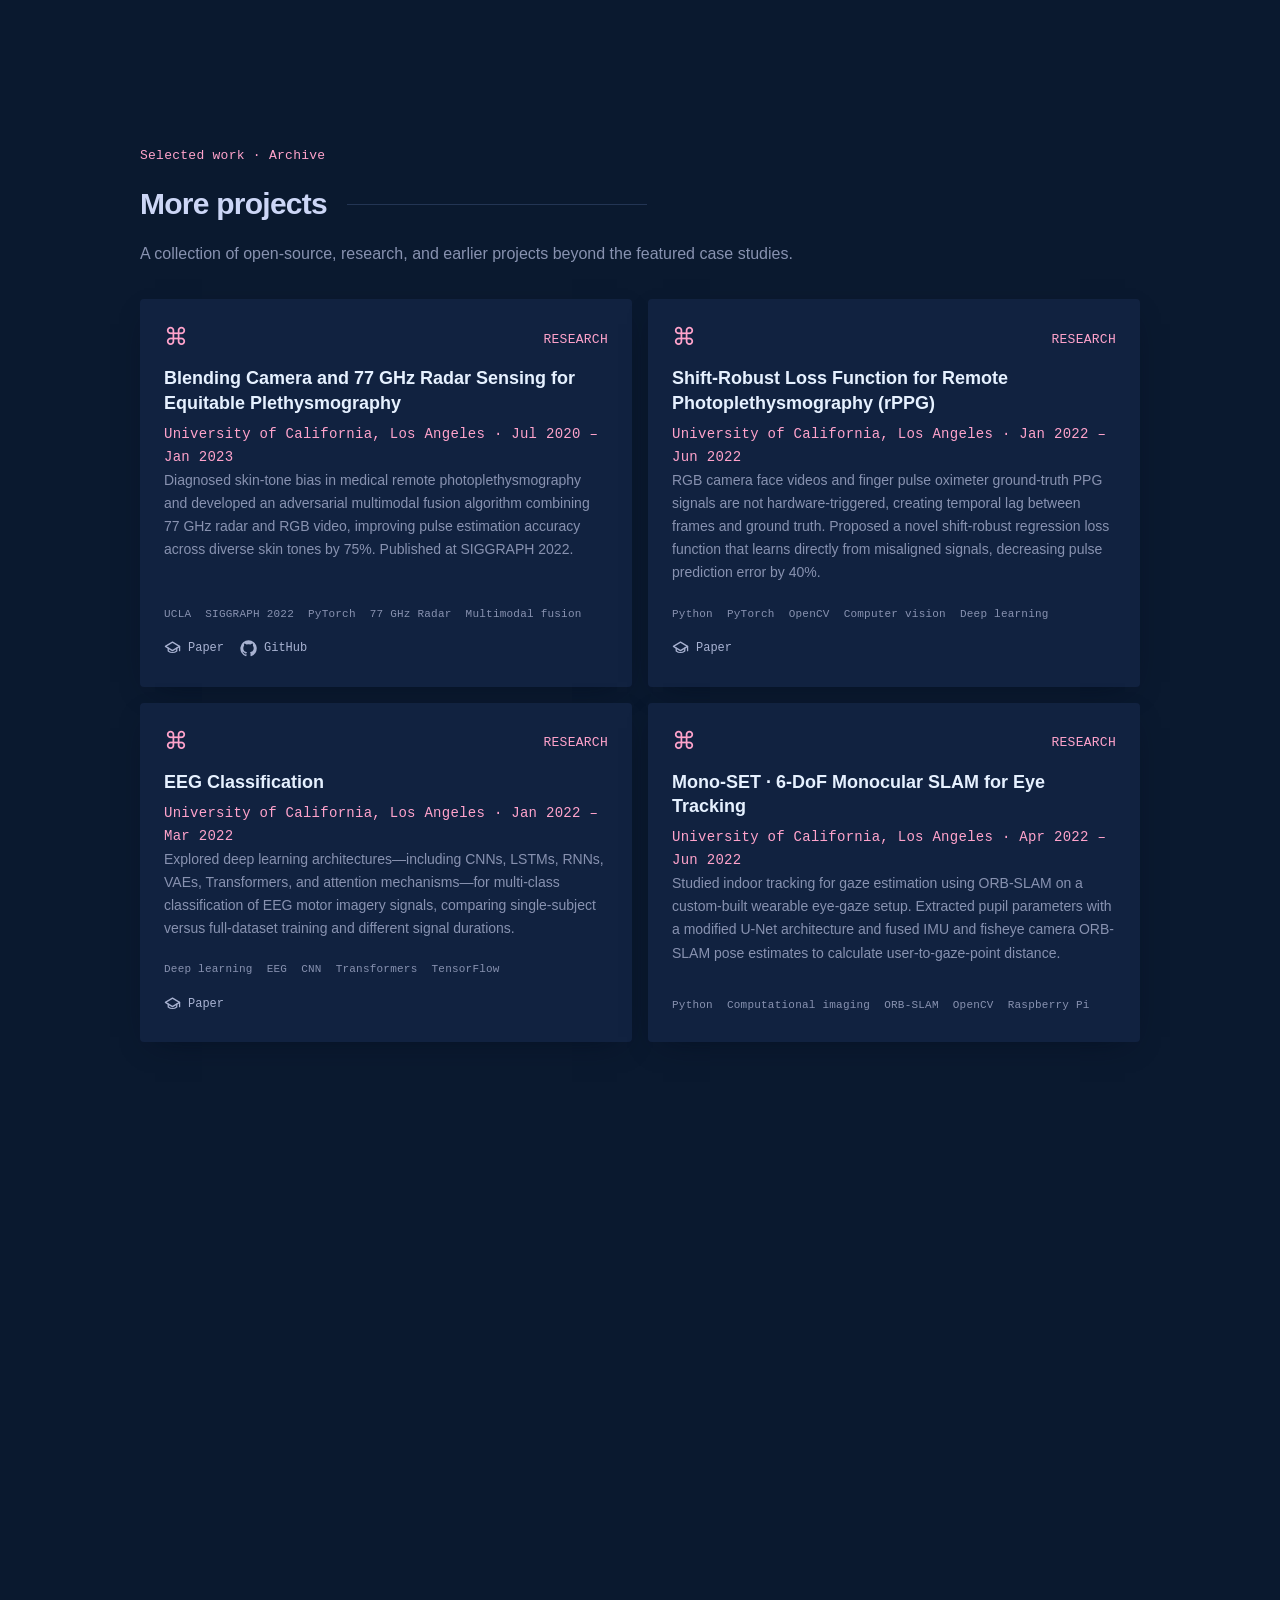
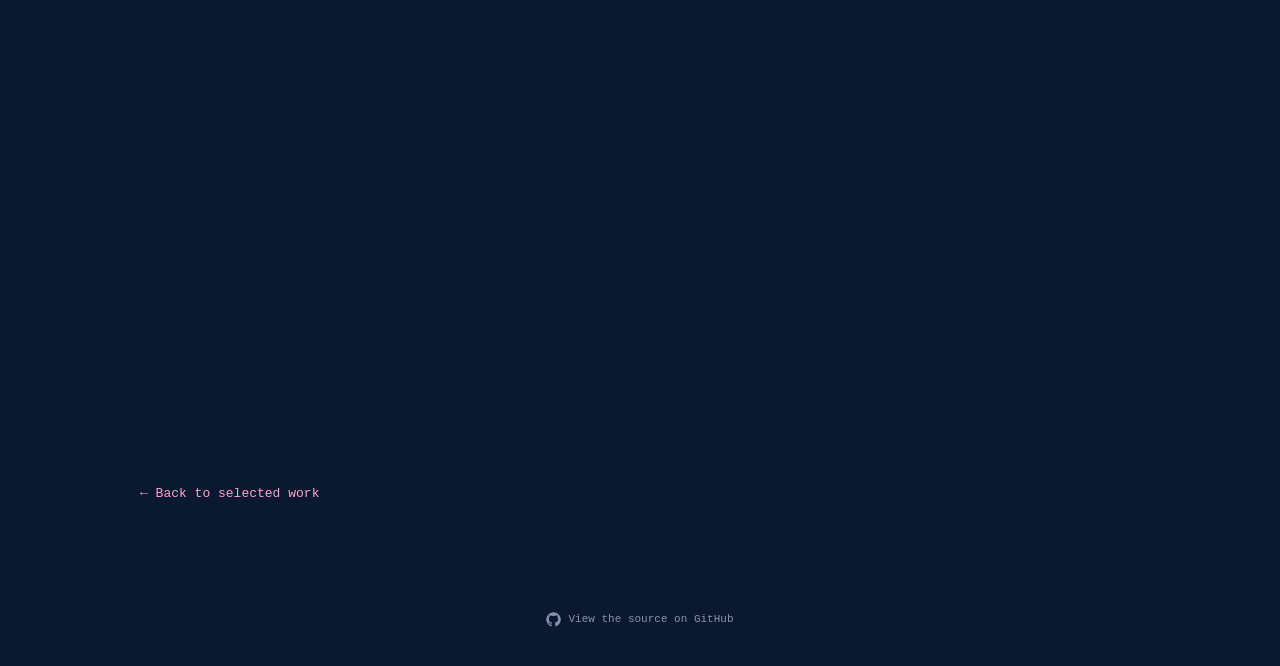
==== archive.html @ 1850b25e "Increase hero star count and constellation connections while keeping node size" ====
<!doctype html>
<html lang="en">
  <head>
    <meta charset="utf-8">
    <meta http-equiv="Content-Security-Policy" content="default-src 'self'; base-uri 'self'; object-src 'none'; script-src 'self'; style-src 'self'; img-src 'self' data:; font-src 'self'; connect-src 'self'">
    <meta name="referrer" content="strict-origin-when-cross-origin">
    <meta name="viewport" content="width=device-width, initial-scale=1">
    <meta name="description" content="Additional open-source, research, and personal projects by Ananya Deoghare.">
    <meta name="theme-color" content="#0a192f">
    <meta property="og:title" content="Project archive | Ananya Deoghare">
    <meta property="og:description" content="Additional open-source, research, and personal projects by Ananya Deoghare.">
    <meta property="og:type" content="website">
    <meta property="og:url" content="https://ananyadeoghare.github.io/archive.html">
    <link rel="canonical" href="https://ananyadeoghare.github.io/archive.html">
    <title>Project archive | Ananya Deoghare</title>
    <link rel="icon" type="image/svg+xml" href="images/favicon.svg?v=11">
    <link rel="icon" type="image/x-icon" href="images/favicon.ico?v=11">
    <link rel="stylesheet" href="css/portfolio.css?v=11">
    <script src="js/portfolio.js?v=14" defer></script>
  </head>
  <body>
    <a class="skip-link" href="#main">Skip to content</a>
    <header class="site-header">
      <a class="brand" href="index.html#hero" aria-label="Ananya Deoghare, home">
        <svg class="brand-mark-shadow" viewBox="0 0 84 96" aria-hidden="true">
          <polygon points="42 4 78 24 78 68 42 90 6 68 6 24" fill="currentColor" stroke="currentColor" stroke-width="4" stroke-linejoin="round"></polygon>
        </svg>
        <svg class="brand-mark" viewBox="0 0 84 96" aria-hidden="true">
          <polygon points="42 4 78 24 78 68 42 90 6 68 6 24" fill="var(--navy)" stroke="currentColor" stroke-width="4" stroke-linejoin="round"></polygon>
          <path d="M38.8 31h6.4L58 65h-6.8l-2.9-8.2H35.7L32.8 65H26L38.8 31zm3.2 7.8-4.5 12.6h9L42 38.8z" fill="currentColor"></path>
        </svg>
      </a>
      <button class="menu-toggle" type="button" aria-expanded="false" aria-controls="archive-navigation" aria-label="Open navigation menu">
        <span></span><span></span><span></span>
      </button>
      <div class="menu-backdrop" aria-hidden="true"></div>
      <nav class="primary-nav archive-nav" id="archive-navigation" aria-label="Main navigation">
        <a href="index.html#about"><span>01.</span> About</a>
        <a href="index.html#experience"><span>02.</span> Experience</a>
        <a href="index.html#credentials"><span>03.</span> Education</a>
        <a href="index.html#work"><span>04.</span> Work</a>
        <a href="index.html#contact"><span>05.</span> Contact</a>
        <a class="resume-link" href="resume/Ananya_Deoghare_Resume.pdf">Resume</a>
      </nav>
    </header>

    <main class="archive-main" id="main">
      <p class="section-kicker">Selected work · Archive</p>
      <h1 class="section-heading">More projects</h1>
      <p class="archive-intro">A collection of open-source, research, and earlier projects beyond the featured case studies.</p>

      <div class="archive-grid">
        <article class="project-card">
          <div class="project-topline"><span class="project-icon" aria-hidden="true">⌘</span><span class="number">RESEARCH</span></div>
          <h2>Blending Camera and 77 GHz Radar Sensing for Equitable Plethysmography</h2>
          <p class="role-date">University of California, Los Angeles · Jul 2020 – Jan 2023</p>
          <p>Diagnosed skin-tone bias in medical remote photoplethysmography and developed an adversarial multimodal fusion algorithm combining 77 GHz radar and RGB video, improving pulse estimation accuracy across diverse skin tones by 75%. Published at SIGGRAPH 2022.</p>
          <div class="tag-list"><span class="tag">UCLA</span><span class="tag">SIGGRAPH 2022</span><span class="tag">PyTorch</span><span class="tag">77 GHz Radar</span><span class="tag">Multimodal fusion</span></div>
          <div class="project-links">
            <a class="project-link" href="https://doi.org/10.1145/3528223.3530161" target="_blank" rel="noopener noreferrer" aria-label="Read the SIGGRAPH 2022 paper">
              <svg class="stroke-icon" viewBox="0 0 24 24" aria-hidden="true"><path d="m2 9 10-6 10 6-10 6L2 9Z"></path><path d="M6 11.4v4.1c3.4 2.8 8.6 2.8 12 0v-4.1M22 9v6"></path></svg>
              <span>Paper</span>
            </a>
            <a class="project-link" href="https://github.com/UCLA-VMG/EquiPleth" target="_blank" rel="noopener noreferrer" aria-label="EquiPleth on GitHub">
              <svg viewBox="0 0 24 24" aria-hidden="true"><path d="M12 .5a11.5 11.5 0 0 0-3.64 22.41c.58.1.79-.25.79-.56v-2.16c-3.22.7-3.9-1.37-3.9-1.37-.52-1.33-1.28-1.68-1.28-1.68-1.05-.72.08-.71.08-.71 1.16.08 1.77 1.2 1.77 1.2 1.03 1.76 2.71 1.25 3.37.95.1-.74.4-1.25.73-1.54-2.57-.29-5.27-1.29-5.27-5.74 0-1.27.45-2.3 1.2-3.11-.12-.3-.52-1.47.12-3.06 0 0 .98-.31 3.16 1.19a10.98 10.98 0 0 1 5.75 0c2.18-1.5 3.15-1.19 3.15-1.19.64 1.59.24 2.76.12 3.06.75.81 1.2 1.84 1.2 3.11 0 4.46-2.71 5.44-5.29 5.73.42.36.78 1.07.78 2.16v3.2c0 .31.21.67.8.56A11.5 11.5 0 0 0 12 .5Z"></path></svg>
              <span>GitHub</span>
            </a>
          </div>
        </article>

        <article class="project-card">
          <div class="project-topline"><span class="project-icon" aria-hidden="true">⌘</span><span class="number">RESEARCH</span></div>
          <h2>Shift-Robust Loss Function for Remote Photoplethysmography (rPPG)</h2>
          <p class="role-date">University of California, Los Angeles · Jan 2022 – Jun 2022</p>
          <p>RGB camera face videos and finger pulse oximeter ground-truth PPG signals are not hardware-triggered, creating temporal lag between frames and ground truth. Proposed a novel shift-robust regression loss function that learns directly from misaligned signals, decreasing pulse prediction error by 40%.</p>
          <div class="tag-list"><span class="tag">Python</span><span class="tag">PyTorch</span><span class="tag">OpenCV</span><span class="tag">Computer vision</span><span class="tag">Deep learning</span></div>
          <div class="project-links">
            <a class="project-link" href="assets/resume/BE275_Project_.pdf" target="_blank" rel="noopener noreferrer" aria-label="Read the Shift-Robust Loss Function paper">
              <svg class="stroke-icon" viewBox="0 0 24 24" aria-hidden="true"><path d="m2 9 10-6 10 6-10 6L2 9Z"></path><path d="M6 11.4v4.1c3.4 2.8 8.6 2.8 12 0v-4.1M22 9v6"></path></svg>
              <span>Paper</span>
            </a>
          </div>
        </article>

        <article class="project-card">
          <div class="project-topline"><span class="project-icon" aria-hidden="true">⌘</span><span class="number">RESEARCH</span></div>
          <h2>EEG Classification</h2>
          <p class="role-date">University of California, Los Angeles · Jan 2022 – Mar 2022</p>
          <p>Explored deep learning architectures—including CNNs, LSTMs, RNNs, VAEs, Transformers, and attention mechanisms—for multi-class classification of EEG motor imagery signals, comparing single-subject versus full-dataset training and different signal durations.</p>
          <div class="tag-list"><span class="tag">Deep learning</span><span class="tag">EEG</span><span class="tag">CNN</span><span class="tag">Transformers</span><span class="tag">TensorFlow</span></div>
          <div class="project-links">
            <a class="project-link" href="assets/resume/ECE247_project_report.pdf" target="_blank" rel="noopener noreferrer" aria-label="Read the EEG Classification paper">
              <svg class="stroke-icon" viewBox="0 0 24 24" aria-hidden="true"><path d="m2 9 10-6 10 6-10 6L2 9Z"></path><path d="M6 11.4v4.1c3.4 2.8 8.6 2.8 12 0v-4.1M22 9v6"></path></svg>
              <span>Paper</span>
            </a>
          </div>
        </article>

        <article class="project-card">
          <div class="project-topline"><span class="project-icon" aria-hidden="true">⌘</span><span class="number">RESEARCH</span></div>
          <h2>Mono-SET · 6-DoF Monocular SLAM for Eye Tracking</h2>
          <p class="role-date">University of California, Los Angeles · Apr 2022 – Jun 2022</p>
          <p>Studied indoor tracking for gaze estimation using ORB-SLAM on a custom-built wearable eye-gaze setup. Extracted pupil parameters with a modified U-Net architecture and fused IMU and fisheye camera ORB-SLAM pose estimates to calculate user-to-gaze-point distance.</p>
          <div class="tag-list"><span class="tag">Python</span><span class="tag">Computational imaging</span><span class="tag">ORB-SLAM</span><span class="tag">OpenCV</span><span class="tag">Raspberry Pi</span></div>
        </article>

        <article class="project-card">
          <div class="project-topline"><span class="project-icon" aria-hidden="true">⌘</span><span class="number">RESEARCH</span></div>
          <h2>The Dynamics of Inequality</h2>
          <p class="role-date">University of California, Los Angeles · Jan 2022 – Mar 2022</p>
          <p>Modeled and analyzed the rapid growth of top-end wealth inequality over the past forty years using Itô’s calculus, Brownian motion, and stochastic differential equations, examining deviations driven by skill-price changes and superstar entrepreneur dynamics.</p>
          <div class="tag-list"><span class="tag">Stochastic processes</span><span class="tag">Itô’s calculus</span><span class="tag">Brownian motion</span></div>
          <div class="project-links">
            <a class="project-link" href="assets/resume/ECE239AS_Project.pdf" target="_blank" rel="noopener noreferrer" aria-label="Read the Dynamics of Inequality paper">
              <svg class="stroke-icon" viewBox="0 0 24 24" aria-hidden="true"><path d="m2 9 10-6 10 6-10 6L2 9Z"></path><path d="M6 11.4v4.1c3.4 2.8 8.6 2.8 12 0v-4.1M22 9v6"></path></svg>
              <span>Paper</span>
            </a>
          </div>
        </article>

        <article class="project-card">
          <div class="project-topline"><span class="project-icon" aria-hidden="true">↗</span><span class="number">PROFESSIONAL</span></div>
          <h2>Creative Ad Asset Scoring and Engagement</h2>
          <p class="role-date">VidMob · Jun 2022 – Sep 2022</p>
          <p>Designed computer vision models for object detection and image scoring in PyTorch, lifting ad engagement classification accuracy by 25% and powering automated recommendation pipelines.</p>
          <div class="tag-list"><span class="tag">PyTorch</span><span class="tag">Computer vision</span><span class="tag">Ad engagement</span><span class="tag">A/B testing</span></div>
        </article>

        <article class="project-card">
          <div class="project-topline"><span class="project-icon" aria-hidden="true">⌘</span><span class="number">RESEARCH</span></div>
          <h2>Detecting Autism using fMRI Scans</h2>
          <p class="role-date">Indian Institute of Science (IISc) · Jan 2019 – Jun 2019</p>
          <p>Cleaned and rearranged the ABIDE dataset based on correlation between brain regions, and developed deep neural networks to analyze fMRI scans for early Autism detection, achieving 80% accuracy on cleaned neuroimaging data.</p>
          <div class="tag-list"><span class="tag">PyTorch</span><span class="tag">TensorFlow</span><span class="tag">fMRI</span><span class="tag">ABIDE dataset</span><span class="tag">Pandas</span></div>
          <div class="project-links">
            <a class="project-link" href="https://github.com/AnanyaDeoghare/Detecting-Autism-using-fMRI-Scans/blob/main/Ananya_Deoghare_Project.pdf" target="_blank" rel="noopener noreferrer" aria-label="Read the Autism detection report">
              <svg class="stroke-icon" viewBox="0 0 24 24" aria-hidden="true"><path d="m2 9 10-6 10 6-10 6L2 9Z"></path><path d="M6 11.4v4.1c3.4 2.8 8.6 2.8 12 0v-4.1M22 9v6"></path></svg>
              <span>Paper</span>
            </a>
            <a class="project-link" href="https://github.com/AnanyaDeoghare/Detecting-Autism-using-fMRI-Scans" target="_blank" rel="noopener noreferrer" aria-label="Detecting Autism using fMRI Scans on GitHub">
              <svg viewBox="0 0 24 24" aria-hidden="true"><path d="M12 .5a11.5 11.5 0 0 0-3.64 22.41c.58.1.79-.25.79-.56v-2.16c-3.22.7-3.9-1.37-3.9-1.37-.52-1.33-1.28-1.68-1.28-1.68-1.05-.72.08-.71.08-.71 1.16.08 1.77 1.2 1.77 1.2 1.03 1.76 2.71 1.25 3.37.95.1-.74.4-1.25.73-1.54-2.57-.29-5.27-1.29-5.27-5.74 0-1.27.45-2.3 1.2-3.11-.12-.3-.52-1.47.12-3.06 0 0 .98-.31 3.16 1.19a10.98 10.98 0 0 1 5.75 0c2.18-1.5 3.15-1.19 3.15-1.19.64 1.59.24 2.76.12 3.06.75.81 1.2 1.84 1.2 3.11 0 4.46-2.71 5.44-5.29 5.73.42.36.78 1.07.78 2.16v3.2c0 .31.21.67.8.56A11.5 11.5 0 0 0 12 .5Z"></path></svg>
              <span>GitHub</span>
            </a>
          </div>
        </article>

        <article class="project-card">
          <div class="project-topline"><span class="project-icon" aria-hidden="true">⌁</span><span class="number">ROBOTICS</span></div>
          <h2>Automatic Garbage Segregator</h2>
          <p class="role-date">PES University · Jan 2019 – May 2019</p>
          <p>Engineered a Raspberry Pi robotic crane that segregates waste into biodegradable, non-biodegradable, and electronic waste with 95.18% accuracy, comparing PCA, LDA, and Convolutional Neural Network feature extraction with transfer learning.</p>
          <div class="tag-list"><span class="tag">PyTorch</span><span class="tag">TensorFlow</span><span class="tag">Transfer learning</span><span class="tag">OpenCV</span><span class="tag">Raspberry Pi</span></div>
          <div class="project-links">
            <a class="project-link" href="assets/resume/report_final.pdf" target="_blank" rel="noopener noreferrer" aria-label="Read the Automatic Garbage Segregator report">
              <svg class="stroke-icon" viewBox="0 0 24 24" aria-hidden="true"><path d="m2 9 10-6 10 6-10 6L2 9Z"></path><path d="M6 11.4v4.1c3.4 2.8 8.6 2.8 12 0v-4.1M22 9v6"></path></svg>
              <span>Paper</span>
            </a>
          </div>
        </article>

        <article class="project-card">
          <div class="project-topline"><span class="project-icon" aria-hidden="true">◇</span><span class="number">PERSONAL PROJECT</span></div>
          <h2>Detecting Pulse from Head Movement</h2>
          <p class="role-date">PES University · 2018</p>
          <p>Estimated human heart rate from 10-to-30-second facial videos by tracking subtle ballistocardiographic head movements with Haar Cascade detection and signal processing, achieving an error margin of 3 to 4 heartbeats.</p>
          <div class="tag-list"><span class="tag">Computer vision</span><span class="tag">Python</span><span class="tag">OpenCV</span><span class="tag">Haar Cascade</span></div>
        </article>

        <article class="project-card">
          <div class="project-topline"><span class="project-icon" aria-hidden="true">◇</span><span class="number">PERSONAL PROJECT</span></div>
          <h2>Google Home Replica</h2>
          <p class="role-date">PES University · 2018</p>
          <p>Built an embedded voice-assistant hardware prototype on Raspberry Pi integrating custom PCBs, sensors, and multi-protocol communication for interactive voice control.</p>
          <div class="tag-list"><span class="tag">Python</span><span class="tag">OpenCV</span><span class="tag">Raspberry Pi</span><span class="tag">Sensor tech</span></div>
        </article>
      </div>

      <p class="archive-back-link"><a href="index.html#work">← Back to selected work</a></p>
    </main>

    <footer class="site-footer">
      <p>
        <a class="footer-github-link" href="https://github.com/AnanyaDeoghare/ananyadeoghare.github.io" target="_blank" rel="noopener noreferrer">
          <svg viewBox="0 0 24 24" width="15" height="15" aria-hidden="true"><path fill="currentColor" d="M12 .5a11.5 11.5 0 0 0-3.64 22.41c.58.1.79-.25.79-.56v-2.16c-3.22.7-3.9-1.37-3.9-1.37-.52-1.33-1.28-1.68-1.28-1.68-1.05-.72.08-.71.08-.71 1.16.08 1.77 1.2 1.77 1.2 1.03 1.76 2.71 1.25 3.37.95.1-.74.4-1.25.73-1.54-2.57-.29-5.27-1.29-5.27-5.74 0-1.27.45-2.3 1.2-3.11-.12-.3-.52-1.47.12-3.06 0 0 .98-.31 3.16 1.19a10.98 10.98 0 0 1 5.75 0c2.18-1.5 3.15-1.19 3.15-1.19.64 1.59.24 2.76.12 3.06.75.81 1.2 1.84 1.2 3.11 0 4.46-2.71 5.44-5.29 5.73.42.36.78 1.07.78 2.16v3.2c0 .31.21.67.8.56A11.5 11.5 0 0 0 12 .5Z"></path></svg>
          <span>View the source on GitHub</span>
        </a>
      </p>
    </footer>
  </body>
</html>
---- css/portfolio.css ----
:root {
  color-scheme: dark;
  --navy: #0a192f;
  --dark-navy: #020c1b;
  --light-navy: #112240;
  --lightest-navy: #233554;
  --slate: #8892b0;
  --light-slate: #a8b2d1;
  --lightest-slate: #ccd6f6;
  --white: #e6f1ff;
  --green: #ffa3cb;
  --green-tint: rgb(255 163 203 / 10%);
  --easing: cubic-bezier(0.645, 0.045, 0.355, 1);
  --mono: "SFMono-Regular", Consolas, "Liberation Mono", monospace;
  --sans: Inter, "Segoe UI", "Helvetica Neue", Arial, sans-serif;
}

::selection {
  background-color: var(--lightest-navy);
  color: var(--lightest-slate);
}

* {
  box-sizing: border-box;
}

html {
  scroll-behavior: smooth;
  scroll-padding-top: 88px;
  scrollbar-width: thin;
  scrollbar-color: var(--lightest-navy) var(--navy);
}

::-webkit-scrollbar {
  width: 12px;
}

::-webkit-scrollbar-track {
  background: var(--navy);
}

::-webkit-scrollbar-thumb {
  background-color: var(--lightest-navy);
  border: 3px solid var(--navy);
  border-radius: 10px;
}

::-webkit-scrollbar-thumb:hover {
  background-color: var(--slate);
}

body {
  margin: 0;
  background: var(--navy);
  color: var(--slate);
  font-family: var(--sans);
  font-size: 16px;
  line-height: 1.65;
  -webkit-font-smoothing: antialiased;
}

a {
  color: var(--green);
  text-decoration: none;
  transition: color 220ms var(--easing);
}

a:hover,
a:focus-visible {
  color: var(--green);
}

.about-copy a,
.experience-panel a,
.credential-card a,
.archive-back-link a {
  position: relative;
  display: inline-block;
}

.about-copy a::after,
.experience-panel a::after,
.credential-card a::after,
.archive-back-link a::after {
  display: block;
  width: 0;
  height: 1px;
  position: relative;
  bottom: 0.15em;
  background-color: var(--green);
  opacity: 0.7;
  transition: width 220ms var(--easing);
  content: "";
}

.about-copy a:hover::after,
.about-copy a:focus-visible::after,
.experience-panel a:hover::after,
.experience-panel a:focus-visible::after,
.credential-card a:hover::after,
.credential-card a:focus-visible::after,
.archive-back-link a:hover::after,
.archive-back-link a:focus-visible::after {
  width: 100%;
}

button {
  font: inherit;
}

:focus-visible {
  outline: 2px solid var(--green);
  outline-offset: 4px;
}

.skip-link {
  position: fixed;
  z-index: 20;
  top: 12px;
  left: 12px;
  padding: 10px 16px;
  transform: translateY(-160%);
  background: var(--green);
  color: var(--dark-navy);
}

.skip-link:focus {
  transform: translateY(0);
}

.site-header {
  position: fixed;
  z-index: 10;
  inset: 0 0 auto;
  display: flex;
  align-items: center;
  justify-content: space-between;
  min-height: 84px;
  padding: 0 clamp(22px, 6vw, 50px);
  transition:
    background-color 250ms var(--easing),
    box-shadow 250ms var(--easing),
    min-height 250ms var(--easing),
    transform 250ms var(--easing);
}

.site-header.is-scrolled {
  min-height: 70px;
  background: rgb(10 25 47 / 85%);
  box-shadow: 0 10px 30px -10px rgb(2 12 27 / 70%);
  -webkit-backdrop-filter: blur(10px);
  backdrop-filter: blur(10px);
}

.site-header.is-hidden:not(.menu-open) {
  transform: translateY(-100%);
  box-shadow: none;
}

.brand {
  position: relative;
  display: inline-grid;
  place-items: center;
  flex-shrink: 0;
  color: var(--green);
  font-family: var(--mono);
  font-size: 14px;
  letter-spacing: 0.04em;
  white-space: nowrap;
}

.brand-mark,
.brand-mark-shadow {
  grid-area: 1 / 1;
  width: 38px;
  height: 42px;
  display: block;
}

.brand-mark {
  position: relative;
  z-index: 1;
  transition: transform 220ms var(--easing);
}

.brand-mark-shadow {
  z-index: 0;
  pointer-events: none;
}

.brand:hover .brand-mark,
.brand:focus-visible .brand-mark {
  transform: translate(-4px, -4px);
}

.primary-nav {
  display: flex;
  align-items: center;
  gap: clamp(14px, 2.4vw, 32px);
}

.menu-toggle,
.menu-backdrop {
  display: none;
}

.menu-toggle {
  position: relative;
  z-index: 12;
  width: 44px;
  height: 44px;
  align-items: center;
  justify-content: center;
  border: 1px solid var(--lightest-navy);
  border-radius: 4px;
  background: transparent;
  color: var(--green);
  cursor: pointer;
}

.menu-toggle span {
  position: absolute;
  width: 20px;
  height: 2px;
  border-radius: 2px;
  background: currentColor;
  transition: transform 180ms ease, opacity 180ms ease;
}

.menu-toggle span:nth-child(1) {
  transform: translateY(-6px);
}

.menu-toggle span:nth-child(3) {
  transform: translateY(6px);
}

.menu-toggle[aria-expanded="true"] span:nth-child(1) {
  transform: rotate(45deg);
}

.menu-toggle[aria-expanded="true"] span:nth-child(2) {
  opacity: 0;
}

.menu-toggle[aria-expanded="true"] span:nth-child(3) {
  transform: rotate(-45deg);
}

.primary-nav a,
.resume-link {
  color: var(--lightest-slate);
  font-family: var(--mono);
  font-size: 12px;
  transition:
    color 220ms var(--easing),
    background-color 220ms var(--easing),
    border-color 220ms var(--easing),
    box-shadow 220ms var(--easing),
    transform 220ms var(--easing);
}

.primary-nav a:hover,
.primary-nav a:focus-visible,
.primary-nav a.is-active {
  color: var(--green);
}

.primary-nav a span {
  margin-right: 5px;
  color: var(--green);
}

.resume-link {
  padding: 9px 15px;
  border: 1px solid var(--green);
  border-radius: 4px;
  color: var(--green);
}

.resume-link:hover,
.resume-link:focus-visible {
  background: var(--green-tint);
  box-shadow: 3px 3px 0 0 var(--green);
  transform: translate(-3px, -3px);
}

.hero {
  position: relative;
  display: flex;
  min-height: 100svh;
  align-items: center;
  overflow: hidden;
  padding: 112px max(24px, calc((100vw - 1000px) / 2));
  background: #000;
}

#particle-canvas,
.hero-vignette {
  position: absolute;
  inset: 0;
  width: 100%;
  height: 100%;
}

#particle-canvas {
  z-index: 1;
}

.hero-vignette {
  z-index: 2;
  pointer-events: none;
  background:
    radial-gradient(ellipse 66% 64% at 38% 45%, rgb(0 0 0 / 80%) 0%, rgb(0 0 0 / 30%) 60%, transparent 100%),
    linear-gradient(to bottom, rgb(0 0 0 / 20%) 0%, transparent 55%, rgb(2 12 27 / 82%) 88%, var(--navy) 100%);
}

.hero-content {
  position: relative;
  z-index: 3;
  width: min(100%, 900px);
  margin: 0 auto;
  padding-bottom: 4vh;
}

.page-loader {
  position: fixed;
  z-index: 100;
  inset: 0;
  display: grid;
  place-items: center;
  background: var(--dark-navy);
  color: var(--green);
  pointer-events: none;
  animation: loader-dismiss 300ms var(--easing) 2250ms forwards;
}

.loader-mark {
  width: 84px;
  overflow: visible;
  animation: loader-shrink 300ms cubic-bezier(0.7, 0, 0.84, 0) 1900ms forwards;
}

.loader-mark polygon {
  fill: none;
  stroke: currentColor;
  stroke-dasharray: 260;
  stroke-dashoffset: 260;
  stroke-linecap: round;
  stroke-linejoin: round;
  stroke-width: 4.5;
  animation: loader-draw 1200ms cubic-bezier(0.65, 0, 0.35, 1) 150ms forwards;
}

.loader-mark path {
  fill: currentColor;
  opacity: 0;
  animation: loader-letter 450ms var(--easing) 1250ms forwards;
}

@keyframes loader-draw {
  to {
    stroke-dashoffset: 0;
  }
}

@keyframes loader-letter {
  to {
    opacity: 1;
  }
}

@keyframes loader-shrink {
  to {
    opacity: 0;
    transform: scale(0.12);
  }
}

@keyframes loader-dismiss {
  to {
    opacity: 0;
    visibility: hidden;
  }
}

.hero-content > * {
  opacity: 0;
  animation: hero-intro 650ms var(--easing) forwards;
}

.hero-content > :nth-child(1) { animation-delay: 2550ms; }
.hero-content > :nth-child(2) { animation-delay: 2650ms; }
.hero-content > :nth-child(3) { animation-delay: 2750ms; }
.hero-content > :nth-child(4) { animation-delay: 2850ms; }
.hero-content > :nth-child(5) { animation-delay: 2950ms; }

@media (min-width: 901px) {
  .site-header .brand {
    opacity: 0;
    animation: fade-in 500ms var(--easing) 2250ms forwards;
  }

  .primary-nav > a {
    opacity: 0;
    animation: nav-intro 450ms var(--easing) forwards;
  }

  .primary-nav > a:nth-child(1) { animation-delay: 2250ms; }
  .primary-nav > a:nth-child(2) { animation-delay: 2330ms; }
  .primary-nav > a:nth-child(3) { animation-delay: 2410ms; }
  .primary-nav > a:nth-child(4) { animation-delay: 2490ms; }
  .primary-nav > a:nth-child(5) { animation-delay: 2570ms; }
  .primary-nav > a:nth-child(6) { animation-delay: 2650ms; }

  .side-rail {
    opacity: 0;
    animation: fade-in 600ms var(--easing) 3050ms forwards;
  }
}

.scroll-cue {
  opacity: 0;
  animation: fade-in 600ms var(--easing) 3100ms forwards;
}

body.loader-skipped .page-loader {
  display: none;
}

body.loader-skipped .site-header .brand {
  animation-delay: 50ms;
}

body.loader-skipped .primary-nav > a:nth-child(1) { animation-delay: 80ms; }
body.loader-skipped .primary-nav > a:nth-child(2) { animation-delay: 140ms; }
body.loader-skipped .primary-nav > a:nth-child(3) { animation-delay: 200ms; }
body.loader-skipped .primary-nav > a:nth-child(4) { animation-delay: 260ms; }
body.loader-skipped .primary-nav > a:nth-child(5) { animation-delay: 320ms; }
body.loader-skipped .primary-nav > a:nth-child(6) { animation-delay: 380ms; }

body.loader-skipped .hero-content > :nth-child(1) { animation-delay: 220ms; }
body.loader-skipped .hero-content > :nth-child(2) { animation-delay: 320ms; }
body.loader-skipped .hero-content > :nth-child(3) { animation-delay: 420ms; }
body.loader-skipped .hero-content > :nth-child(4) { animation-delay: 520ms; }
body.loader-skipped .hero-content > :nth-child(5) { animation-delay: 620ms; }
body.loader-skipped .side-rail { animation-delay: 720ms; }
body.loader-skipped .scroll-cue { animation-delay: 760ms; }

@keyframes nav-intro {
  from {
    opacity: 0;
    transform: translateY(-14px);
  }
  to {
    opacity: 1;
    transform: translateY(0);
  }
}

@keyframes fade-in {
  from {
    opacity: 0;
  }
  to {
    opacity: 1;
  }
}

@keyframes hero-intro {
  from {
    opacity: 0;
    transform: translateY(18px);
  }
  to {
    opacity: 1;
    transform: translateY(0);
  }
}

.eyebrow,
.section-kicker,
.number,
.role-date,
.tag {
  color: var(--green);
  font-family: var(--mono);
  font-size: 13px;
  font-weight: 400;
  letter-spacing: 0.02em;
}

.hero h1 {
  margin: 18px 0 0;
  color: var(--white);
  font-size: clamp(46px, 8vw, 82px);
  line-height: 1.08;
  letter-spacing: -0.055em;
}

.hero h2 {
  margin: 12px 0 22px;
  color: var(--slate);
  font-size: clamp(27px, 5vw, 48px);
  line-height: 1.16;
  letter-spacing: -0.035em;
}

.hero-copy {
  max-width: 610px;
  margin: 0;
  color: var(--light-slate);
  font-size: clamp(16px, 2vw, 18px);
}

.hero-copy strong {
  color: var(--white);
  font-weight: 600;
}

.hero-actions {
  display: flex;
  flex-wrap: wrap;
  gap: 14px;
  margin-top: 34px;
}

.button {
  display: inline-flex;
  min-height: 48px;
  align-items: center;
  justify-content: center;
  padding: 10px 20px;
  border: 1px solid var(--green);
  border-radius: 4px;
  background: transparent;
  color: var(--green);
  cursor: pointer;
  font-family: var(--mono);
  font-size: 13px;
  transition:
    background-color 220ms var(--easing),
    border-color 220ms var(--easing),
    box-shadow 220ms var(--easing),
    color 220ms var(--easing),
    transform 220ms var(--easing);
}

.button:hover,
.button:focus-visible {
  transform: translate(-4px, -4px);
  background: var(--green-tint);
  box-shadow: 4px 4px 0 0 var(--green);
  color: var(--green);
  outline: none;
}

.button-secondary {
  border-color: var(--lightest-navy);
  color: var(--lightest-slate);
}

.button-secondary:hover,
.button-secondary:focus-visible {
  border-color: var(--green);
  color: var(--green);
}

.scroll-cue {
  position: absolute;
  z-index: 3;
  bottom: 34px;
  left: 50%;
  color: var(--slate);
  font-family: var(--mono);
  font-size: 11px;
  letter-spacing: 0.1em;
  text-transform: uppercase;
  transform: translateX(-50%);
}

.scroll-cue::after {
  display: block;
  width: 1px;
  height: 34px;
  margin: 10px auto 0;
  background: var(--slate);
  content: "";
}

.side-rail {
  position: fixed;
  z-index: 4;
  bottom: 0;
  left: 34px;
  display: flex;
  flex-direction: column;
  align-items: center;
  gap: 17px;
}

.side-rail a {
  position: relative;
  display: grid;
  width: 30px;
  height: 30px;
  place-items: center;
  color: var(--light-slate);
  transition: color 150ms ease, transform 150ms ease;
}

.side-rail a svg {
  display: block;
  width: 20px;
  height: 20px;
  fill: currentColor;
}

.side-rail a .research-icon {
  fill: none;
  stroke: currentColor;
  stroke-linecap: round;
  stroke-linejoin: round;
  stroke-width: 1.7;
}

.side-rail a::after {
  position: absolute;
  top: 50%;
  left: calc(100% + 12px);
  padding: 6px 9px;
  border-radius: 3px;
  background: var(--light-navy);
  color: var(--green);
  content: attr(data-tooltip);
  font-family: var(--mono);
  font-size: 11px;
  letter-spacing: 0;
  opacity: 0;
  pointer-events: none;
  text-transform: none;
  transform: translate(-4px, -50%);
  transition: opacity 150ms ease, transform 150ms ease;
  white-space: nowrap;
}

.side-rail a:hover::after,
.side-rail a:focus-visible::after {
  opacity: 1;
  transform: translate(0, -50%);
}

.side-rail a:hover {
  color: var(--green);
  transform: translateY(-3px);
}

.side-rail::after {
  width: 1px;
  height: 90px;
  margin-top: 3px;
  background: var(--lightest-navy);
  content: "";
}

.main-content {
  width: min(100% - 48px, 1000px);
  margin: 0 auto;
}

.content-section {
  padding: 108px 0 50px;
  scroll-margin-top: 72px;
}

.motion-enhanced .scroll-reveal {
  opacity: 0;
  transform: translateY(18px);
  transition: opacity 650ms cubic-bezier(0.2, 0.7, 0.25, 1), transform 650ms cubic-bezier(0.2, 0.7, 0.25, 1);
}

.motion-enhanced .scroll-reveal.is-visible {
  opacity: 1;
  transform: translateY(0);
}

.motion-enhanced .project-grid .project-card,
.motion-enhanced .credentials-grid .credential-card,
.motion-enhanced .archive-grid .project-card {
  transition-delay: var(--reveal-delay, 0ms);
}

.section-heading {
  display: flex;
  align-items: baseline;
  gap: 10px;
  margin: 0 0 32px;
  color: var(--lightest-slate);
  font-size: clamp(23px, 4vw, 30px);
  letter-spacing: -0.025em;
  white-space: nowrap;
}

.section-heading::after {
  align-self: center;
  width: min(300px, 32vw);
  height: 1px;
  margin-left: 10px;
  background: var(--lightest-navy);
  content: "";
}

.section-kicker {
  flex: 0 0 auto;
}

.section-heading .section-kicker {
  font-size: clamp(16px, 2.5vw, 20px);
}

.about-grid {
  display: grid;
  grid-template-columns: minmax(0, 1fr) 190px;
  gap: 46px;
  align-items: start;
}

.about-copy p {
  margin: 0 0 17px;
}

.profile-photo {
  width: 176px;
  height: 176px;
  border: 2px solid var(--green);
  border-radius: 5px;
  object-fit: cover;
  filter: saturate(0.7);
  box-shadow: 14px 14px 0 -7px var(--light-navy);
}

.skills {
  display: grid;
  grid-template-columns: repeat(2, minmax(0, 1fr));
  gap: 9px 24px;
  margin: 21px 0 0;
  padding: 0;
  list-style: none;
}

.skills li {
  position: relative;
  padding-left: 17px;
  color: var(--light-slate);
  font-family: var(--mono);
  font-size: 12px;
}

.skills li::before {
  position: absolute;
  left: 0;
  color: var(--green);
  content: "▹";
}

.experience-layout {
  display: grid;
  grid-template-columns: 180px minmax(0, 1fr);
  gap: 30px;
}

.experience-tabs {
  position: relative;
  display: flex;
  flex-direction: column;
  align-items: stretch;
  align-self: start;
  border-left: 2px solid var(--lightest-navy);
}

.experience-tab {
  height: 42px;
  padding: 0 20px;
  border: 0;
  background: transparent;
  color: var(--slate);
  cursor: pointer;
  font-family: var(--mono);
  font-size: 13px;
  text-align: left;
  white-space: nowrap;
  transition: background-color 220ms var(--easing), color 220ms var(--easing);
}

.experience-tab:hover,
.experience-tab:focus-visible {
  background: var(--light-navy);
  color: var(--green);
}

.experience-tab[aria-selected="true"] {
  background: var(--light-navy);
  color: var(--green);
}

.tab-highlight {
  position: absolute;
  top: 0;
  left: -2px;
  z-index: 2;
  width: 2px;
  height: var(--tab-height, 42px);
  border-radius: 2px;
  background: var(--green);
  transform: translateY(var(--tab-offset-y, 0px));
  transition: transform 250ms var(--easing), width 250ms var(--easing), height 250ms var(--easing);
  pointer-events: none;
}

.experience-panel {
  min-width: 0;
  padding: 2px 0;
  animation: panel-fade 320ms var(--easing);
}

@keyframes panel-fade {
  from {
    opacity: 0;
    transform: translateY(8px);
  }
  to {
    opacity: 1;
    transform: translateY(0);
  }
}

.experience-panel[hidden] {
  display: none;
}

.experience-panel h3 {
  margin: 0 0 4px;
  color: var(--white);
  font-size: 20px;
}

.experience-panel h3 a {
  color: var(--green);
}

.experience-panel h4 {
  margin: 25px 0 12px;
  padding-top: 18px;
  border-top: 1px solid var(--lightest-navy);
  color: var(--lightest-slate);
  font-size: 17px;
  font-weight: 500;
}

.experience-panel h4:first-of-type {
  margin-top: 20px;
}

.role-date {
  margin: 0 0 15px;
  font-size: 11px;
}

.experience-panel ul {
  margin: 0;
  padding: 0;
  list-style: none;
}

.experience-panel li {
  position: relative;
  margin: 0 0 12px;
  padding-left: 22px;
}

.experience-panel li::before {
  position: absolute;
  top: 1px;
  left: 0;
  color: var(--green);
  content: "▹";
}

.work-intro {
  max-width: 650px;
  margin: -12px 0 28px;
}

.project-grid {
  display: grid;
  grid-template-columns: repeat(2, minmax(0, 1fr));
  gap: 15px;
}

.project-card {
  position: relative;
  display: flex;
  min-height: 232px;
  flex-direction: column;
  padding: 28px 24px;
  border-radius: 4px;
  background: var(--light-navy);
  box-shadow: 0 10px 30px -15px rgb(2 12 27 / 70%);
  transition:
    transform 250ms var(--easing),
    background-color 250ms var(--easing),
    box-shadow 250ms var(--easing);
}

.project-card.featured-project {
  grid-column: 1 / -1;
  min-height: 0;
  padding: clamp(22px, 4vw, 34px);
  border-top: 2px solid var(--green);
}

.project-card .featured-summary {
  max-width: 720px;
  font-size: 15px;
}

.case-study-grid {
  display: grid;
  grid-template-columns: minmax(0, 0.9fr) minmax(0, 1.35fr) minmax(0, 1fr);
  gap: 18px 26px;
  margin-top: 24px;
}

.case-study-grid h4 {
  margin: 0 0 8px;
  color: var(--green);
  font-family: var(--mono);
  font-size: 12px;
  font-weight: 400;
}

.case-study-grid p,
.case-study-grid li {
  font-size: 13px;
  line-height: 1.65;
}

.case-study-outcomes ul {
  margin: 0;
  padding-left: 17px;
}

.case-study-outcomes li {
  margin-bottom: 7px;
}

.project-card:hover,
.project-card:focus-within {
  transform: translateY(-7px);
  background: #162d50;
  box-shadow: 0 20px 30px -15px rgb(2 12 27 / 80%);
}

.project-topline {
  display: flex;
  align-items: center;
  justify-content: space-between;
  color: var(--green);
}

.project-icon {
  display: inline-flex;
  width: 24px;
  height: 24px;
  align-items: center;
  justify-content: center;
  font-family: var(--mono);
  font-size: 24px;
  line-height: 1;
  transition: transform 220ms var(--easing);
}

.project-icon svg {
  width: 24px;
  height: 24px;
  display: block;
  fill: currentColor;
  stroke: none;
}

.project-card:hover .project-icon,
.project-card:focus-within .project-icon {
  transform: translateY(-2px);
}

.project-card h3,
.archive-grid .project-card h2 {
  margin: 15px 0 8px;
  color: var(--lightest-slate);
  font-size: 19px;
  line-height: 1.35;
  transition: color 220ms var(--easing);
}

.project-card:hover h3,
.project-card:focus-within h3,
.archive-grid .project-card:hover h2,
.archive-grid .project-card:focus-within h2 {
  color: var(--green);
}

.project-card p {
  margin: 0;
  font-size: 14px;
}

.project-card .tag-list {
  display: flex;
  flex-wrap: wrap;
  gap: 6px 14px;
  margin-top: auto;
  padding-top: 20px;
}

.tag {
  color: var(--slate);
  font-size: 11px;
}

.project-links {
  display: flex;
  flex-wrap: wrap;
  align-items: center;
  gap: 16px;
  margin-top: 16px;
}

.project-link {
  position: relative;
  z-index: 1;
  display: inline-flex;
  align-items: center;
  gap: 7px;
  color: var(--light-slate);
  font-family: var(--mono);
  font-size: 12px;
  transition: color 220ms var(--easing), transform 220ms var(--easing);
}

.project-link svg {
  width: 17px;
  height: 17px;
  fill: currentColor;
  flex-shrink: 0;
}

.project-link svg.stroke-icon {
  fill: none;
  stroke: currentColor;
  stroke-width: 1.8;
  stroke-linecap: round;
  stroke-linejoin: round;
}

.project-link:hover,
.project-link:focus-visible {
  color: var(--green);
  transform: translateY(-2px);
}

.project-card.has-primary-link {
  cursor: pointer;
}

.archive-link-row {
  margin: 28px 0 0;
  text-align: center;
}

.archive-main {
  width: min(100% - 48px, 1000px);
  min-height: calc(100vh - 90px);
  margin: 0 auto;
  padding: 132px 0 80px;
}

.archive-main .section-heading {
  margin-bottom: 12px;
}

.archive-intro {
  max-width: 680px;
  margin: 0 0 32px;
}

.archive-grid {
  display: grid;
  grid-template-columns: repeat(2, minmax(0, 1fr));
  gap: 16px;
}

.archive-grid .project-card {
  min-height: 270px;
}

.archive-grid .project-card h2 {
  margin: 15px 0 8px;
  color: var(--white);
  font-size: 18px;
  line-height: 1.35;
}

.archive-grid .archive-contributors {
  margin-top: 10px;
  font-size: 12px;
}

.archive-back-link {
  margin: 32px 0 0;
  font-family: var(--mono);
  font-size: 13px;
}

.credentials-grid {
  display: grid;
  grid-template-columns: repeat(2, minmax(0, 1fr));
  gap: 16px;
}

.credential-card {
  padding: 22px;
  border-left: 2px solid var(--green);
  background: var(--light-navy);
}

.credential-card h3 {
  margin: 0 0 14px;
  color: var(--white);
  font-size: 17px;
}

.credential-card p,
.credential-card ul {
  margin: 0 0 11px;
  font-size: 14px;
}

.credential-card ul {
  padding-left: 18px;
}

.credential-card li {
  margin-bottom: 7px;
}

.credential-date {
  display: block;
  color: var(--green);
  font-family: var(--mono);
  font-size: 11px;
}

.contact-section {
  max-width: 650px;
  margin: 0 auto;
  padding: 120px 0 95px;
  text-align: center;
}

.contact-section .section-heading {
  justify-content: center;
}

.contact-section .section-heading::before,
.contact-section .section-heading::after {
  width: 0;
}

.contact-section h2 {
  margin: 8px 0 14px;
  color: var(--white);
  font-size: clamp(36px, 6vw, 52px);
  letter-spacing: -0.04em;
}

.contact-section p {
  margin: 0 auto 26px;
}

.contact-actions {
  display: flex;
  flex-wrap: wrap;
  justify-content: center;
  gap: 12px;
}

.contact-section .copy-status {
  min-height: 24px;
  margin-top: 12px;
  color: var(--green);
  font-family: var(--mono);
  font-size: 12px;
}

.site-footer {
  padding: 20px 24px 28px;
  color: var(--slate);
  font-family: var(--mono);
  font-size: 11px;
  text-align: center;
}

.site-footer p {
  margin: 5px 0;
}

.footer-github-link {
  display: inline-flex;
  align-items: center;
  gap: 7px;
  color: var(--slate);
  transition: color 220ms var(--easing);
}

.footer-github-link:hover,
.footer-github-link:focus-visible {
  color: var(--green);
}

@media (min-width: 1200px) {
  .hero {
    padding-right: max(170px, calc((100vw - 1000px) / 2));
    padding-left: max(170px, calc((100vw - 1000px) / 2));
  }
}

@media (max-width: 1000px) {
  .side-rail {
    display: none;
  }
}

@media (max-width: 900px) {
  body.menu-open {
    overflow: hidden;
  }

  html {
    scroll-padding-top: 72px;
  }

  .site-header {
    z-index: 20;
    min-height: 66px;
    padding: 0 18px;
  }

  .brand-mark,
  .brand-mark-shadow {
    width: 32px;
    height: 36px;
  }

  .menu-toggle {
    display: flex;
  }

  .primary-nav {
    position: fixed;
    z-index: 11;
    top: 0;
    right: 0;
    display: flex;
    width: min(82vw, 380px);
    height: 100vh;
    height: 100dvh;
    flex-direction: column;
    align-items: stretch;
    justify-content: center;
    gap: 8px;
    padding: 78px 38px 38px;
    background: var(--light-navy);
    box-shadow: -20px 0 55px rgb(2 12 27 / 32%);
    opacity: 0;
    transform: translateX(105%);
    transition: opacity 220ms ease, transform 260ms cubic-bezier(0.2, 0.75, 0.25, 1), visibility 0s linear 260ms;
    visibility: hidden;
  }

  .primary-nav.is-open {
    opacity: 1;
    transform: translateX(0);
    visibility: visible;
    transition: opacity 220ms ease, transform 260ms cubic-bezier(0.2, 0.75, 0.25, 1), visibility 0s;
  }

  .primary-nav a,
  .archive-nav a {
    padding: 12px 0;
    color: var(--lightest-slate);
    font-size: 14px;
    text-align: left;
  }

  .primary-nav a span {
    font-size: 12px;
  }

  .primary-nav .resume-link {
    align-self: flex-start;
    margin-top: 14px;
    padding: 9px 14px;
    font-size: 12px;
  }

  .menu-backdrop {
    position: fixed;
    z-index: 10;
    inset: 0;
    display: block;
    width: 100%;
    height: 100%;
    border: 0;
    background: rgb(2 12 27 / 60%);
    -webkit-backdrop-filter: blur(5px);
    backdrop-filter: blur(5px);
    cursor: default;
    opacity: 0;
    pointer-events: none;
    transition: opacity 220ms var(--easing);
    visibility: hidden;
  }

  body.menu-open .hero,
  body.menu-open .main-content,
  body.menu-open .archive-main,
  body.menu-open .site-footer {
    filter: blur(5px) brightness(0.7);
    transition: filter 220ms var(--easing);
    pointer-events: none;
    user-select: none;
  }

  .site-header.menu-open .menu-backdrop {
    opacity: 1;
    pointer-events: auto;
    visibility: visible;
  }

  .site-header.menu-open .menu-toggle {
    border-color: var(--green);
  }

  .hero {
    min-height: 100svh;
    padding: 100px 25px 115px;
  }

  .hero-vignette {
    background:
      radial-gradient(ellipse 95% 70% at 40% 43%, rgb(0 0 0 / 82%) 0%, rgb(0 0 0 / 35%) 66%, transparent 100%),
      linear-gradient(to bottom, rgb(0 0 0 / 15%) 0%, transparent 50%, rgb(2 12 27 / 80%) 88%, var(--navy) 100%);
  }

  .main-content {
    width: min(100% - 40px, 600px);
  }

  .content-section {
    padding-top: 84px;
  }

  .about-grid {
    grid-template-columns: 1fr;
    gap: 25px;
  }

  .profile-photo {
    grid-row: 1;
    width: 132px;
    height: 132px;
  }

  .experience-layout {
    grid-template-columns: 1fr;
    gap: 22px;
  }

  .experience-tabs {
    flex-direction: row;
    overflow-x: auto;
    border-bottom: 2px solid var(--lightest-navy);
    border-left: 0;
  }

  .experience-tab {
    flex: 0 0 auto;
    height: 42px;
    padding: 0 16px;
  }

  .tab-highlight {
    top: auto;
    bottom: 0;
    left: 0;
    width: var(--tab-width, 90px);
    height: 2px;
    transform: translateX(var(--tab-offset-x, 0px));
  }

  .project-grid,
  .archive-grid,
  .credentials-grid {
    grid-template-columns: 1fr;
  }

  .archive-main {
    width: min(100% - 40px, 600px);
    padding-top: 106px;
  }

  .project-card.featured-project {
    grid-column: auto;
  }

  .case-study-grid {
    grid-template-columns: 1fr;
    gap: 16px;
  }

  .project-card {
    min-height: 210px;
  }

  .archive-grid .project-card {
    min-height: 0;
  }

  .contact-section {
    padding: 90px 0 75px;
  }
}

@media (max-width: 400px) {
  .skills {
    grid-template-columns: 1fr;
  }
}

@media (prefers-reduced-motion: reduce) {
  *,
  *::before,
  *::after {
    scroll-behavior: auto !important;
    animation-duration: 0.01ms !important;
    animation-iteration-count: 1 !important;
    animation-delay: 0ms !important;
    transition-duration: 0.01ms !important;
    transition-delay: 0ms !important;
  }

  .page-loader {
    animation-duration: 0.01ms;
    animation-delay: 0ms;
  }

  .motion-enhanced .scroll-reveal {
    opacity: 1;
    transform: none;
  }
}
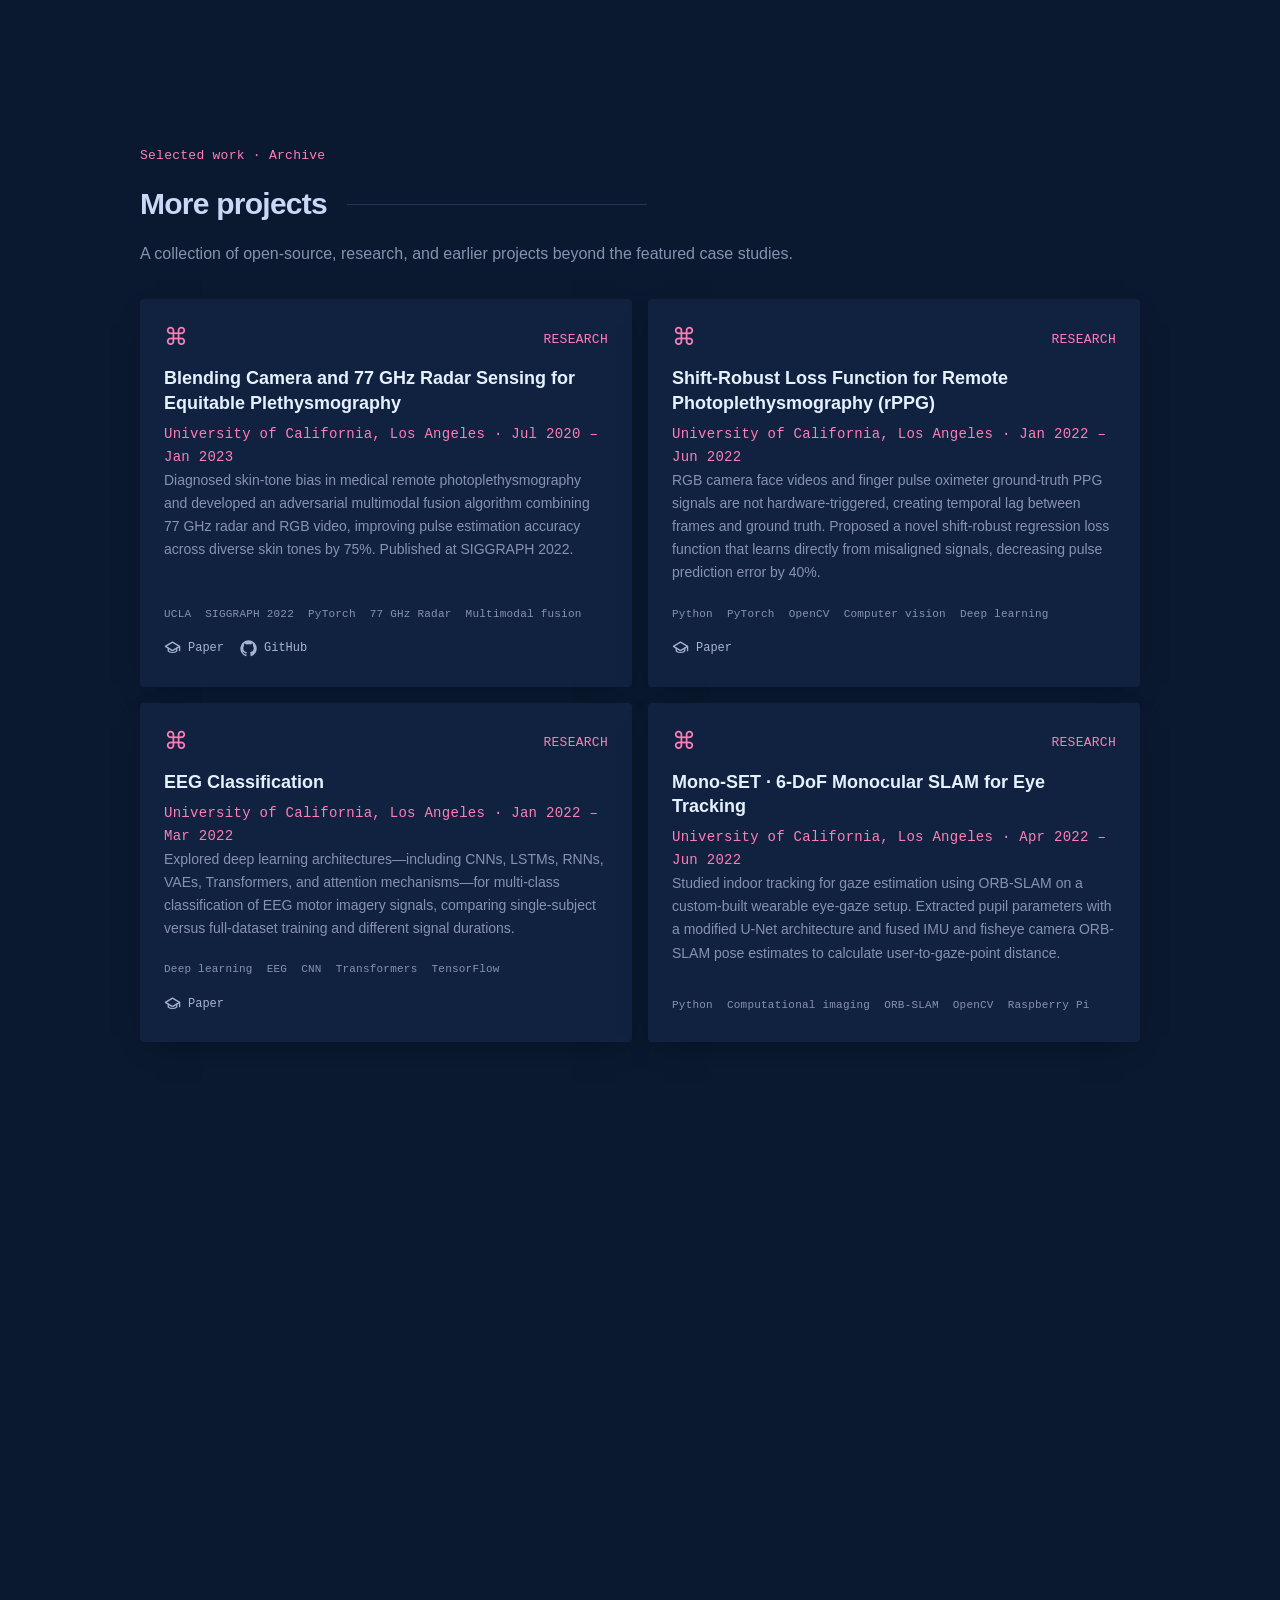
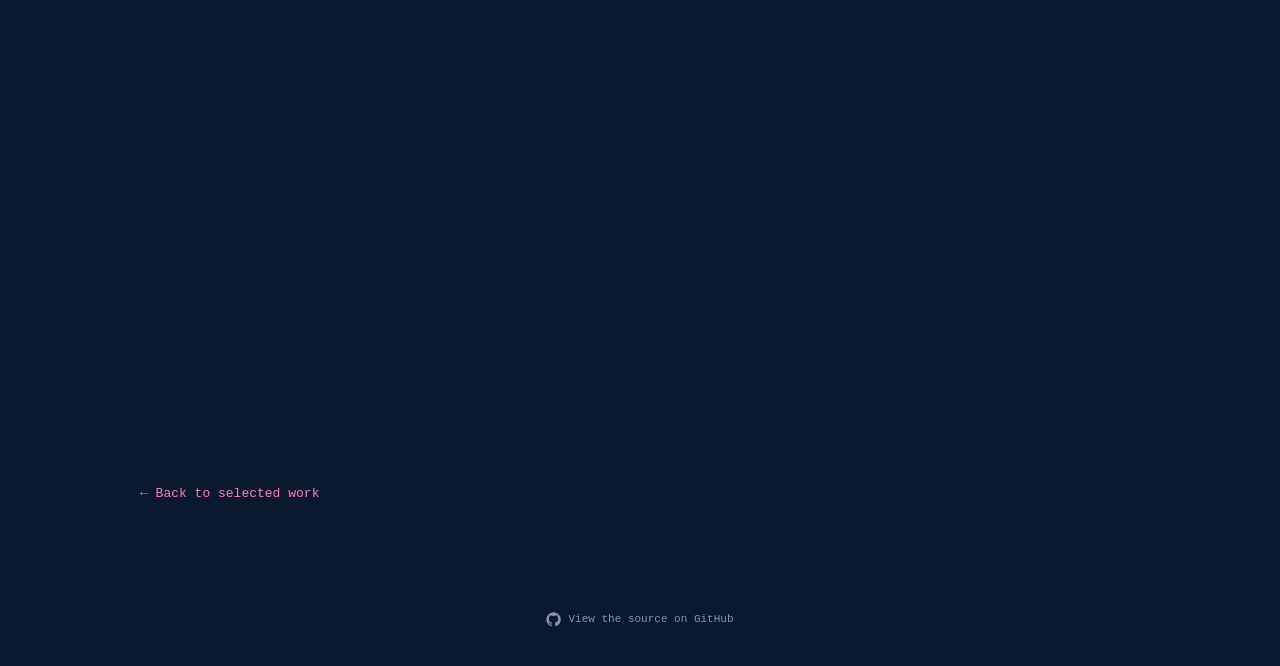
==== commit 6676faad: "Revert pink accent to #ff7eb6 and increase hero star count and size slightly" ====
--- a/archive.html
+++ b/archive.html
@@ -13,10 +13,10 @@
     <meta property="og:url" content="https://ananyadeoghare.github.io/archive.html">
     <link rel="canonical" href="https://ananyadeoghare.github.io/archive.html">
     <title>Project archive | Ananya Deoghare</title>
-    <link rel="icon" type="image/svg+xml" href="images/favicon.svg?v=11">
-    <link rel="icon" type="image/x-icon" href="images/favicon.ico?v=11">
-    <link rel="stylesheet" href="css/portfolio.css?v=11">
-    <script src="js/portfolio.js?v=14" defer></script>
+    <link rel="icon" type="image/svg+xml" href="images/favicon.svg?v=16">
+    <link rel="icon" type="image/x-icon" href="images/favicon.ico?v=16">
+    <link rel="stylesheet" href="css/portfolio.css?v=16">
+    <script src="js/portfolio.js?v=16" defer></script>
   </head>
   <body>
     <a class="skip-link" href="#main">Skip to content</a>
--- a/css/portfolio.css
+++ b/css/portfolio.css
@@ -8,8 +8,8 @@
   --light-slate: #a8b2d1;
   --lightest-slate: #ccd6f6;
   --white: #e6f1ff;
-  --green: #ffa3cb;
-  --green-tint: rgb(255 163 203 / 10%);
+  --green: #ff7eb6;
+  --green-tint: rgb(255 126 182 / 10%);
   --easing: cubic-bezier(0.645, 0.045, 0.355, 1);
   --mono: "SFMono-Regular", Consolas, "Liberation Mono", monospace;
   --sans: Inter, "Segoe UI", "Helvetica Neue", Arial, sans-serif;
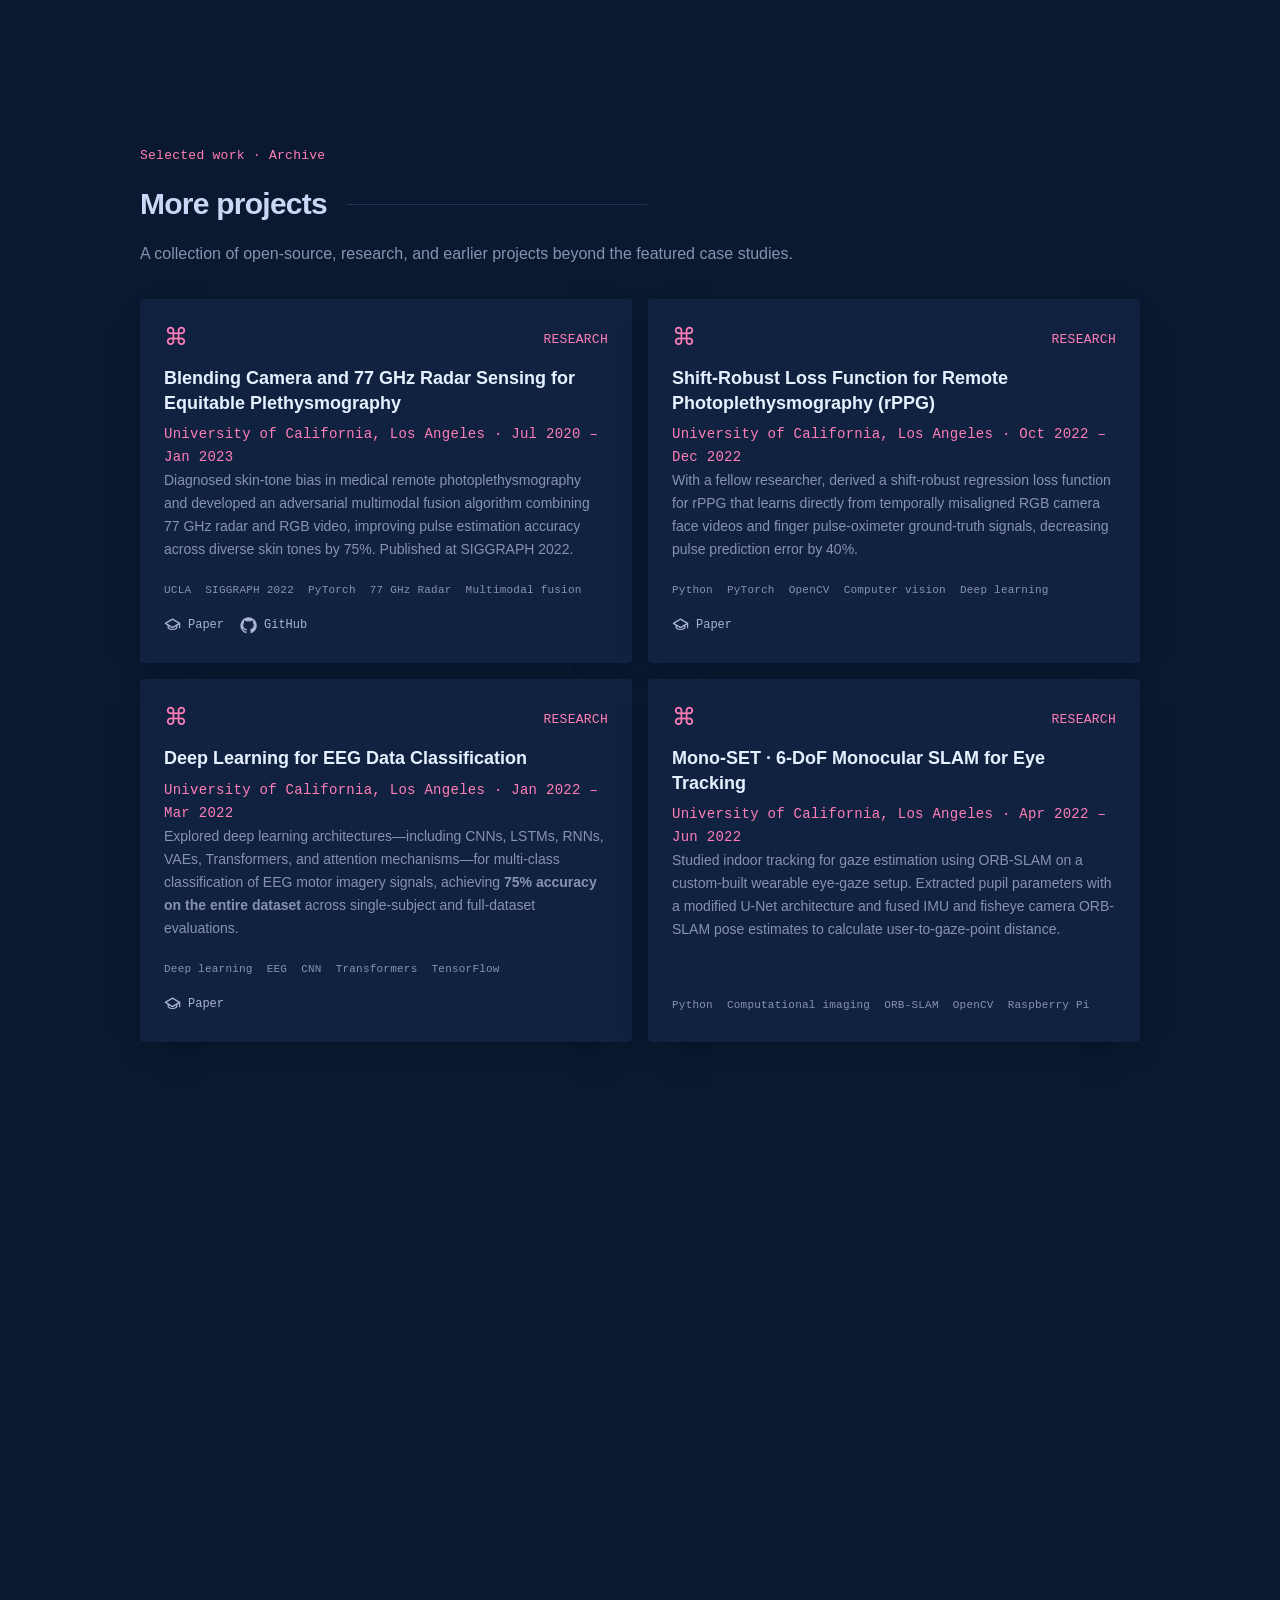
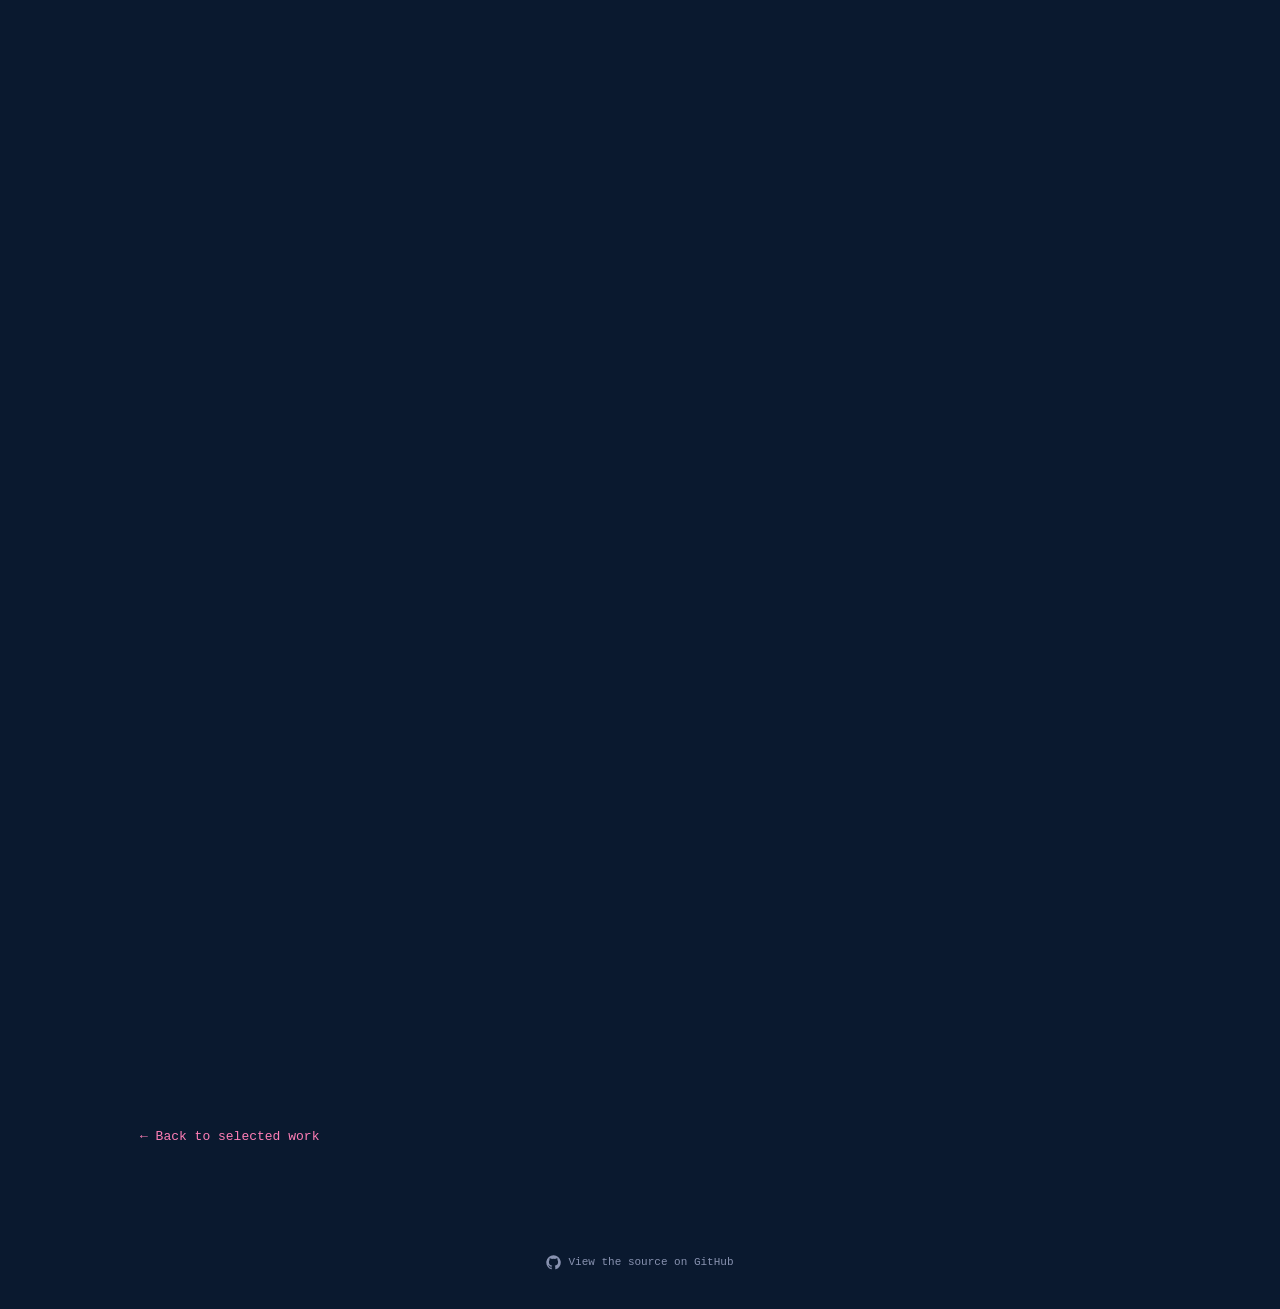
==== commit 7aabe958: "Comprehensive content, structure, and privacy updates across portfolio and web resume" ====
--- a/archive.html
+++ b/archive.html
@@ -13,10 +13,10 @@
     <meta property="og:url" content="https://ananyadeoghare.github.io/archive.html">
     <link rel="canonical" href="https://ananyadeoghare.github.io/archive.html">
     <title>Project archive | Ananya Deoghare</title>
-    <link rel="icon" type="image/svg+xml" href="images/favicon.svg?v=16">
-    <link rel="icon" type="image/x-icon" href="images/favicon.ico?v=16">
-    <link rel="stylesheet" href="css/portfolio.css?v=16">
-    <script src="js/portfolio.js?v=16" defer></script>
+    <link rel="icon" type="image/svg+xml" href="images/favicon.svg?v=17">
+    <link rel="icon" type="image/x-icon" href="images/favicon.ico?v=17">
+    <link rel="stylesheet" href="css/portfolio.css?v=17">
+    <script src="js/portfolio.js?v=17" defer></script>
   </head>
   <body>
     <a class="skip-link" href="#main">Skip to content</a>
@@ -37,10 +37,11 @@
       <nav class="primary-nav archive-nav" id="archive-navigation" aria-label="Main navigation">
         <a href="index.html#about"><span>01.</span> About</a>
         <a href="index.html#experience"><span>02.</span> Experience</a>
-        <a href="index.html#credentials"><span>03.</span> Education</a>
-        <a href="index.html#work"><span>04.</span> Work</a>
-        <a href="index.html#contact"><span>05.</span> Contact</a>
-        <a class="resume-link" href="resume/Ananya_Deoghare_Resume.pdf">Resume</a>
+        <a href="index.html#publications"><span>03.</span> Publications</a>
+        <a href="index.html#credentials"><span>04.</span> Education</a>
+        <a href="index.html#work"><span>05.</span> Work</a>
+        <a href="https://www.linkedin.com/in/ananyadeoghare" target="_blank" rel="noopener noreferrer"><span>06.</span> Contact</a>
+        <a class="resume-link" href="resume/Ananya_Deoghare_Resume.pdf?v=17" target="_blank" rel="noopener noreferrer">Resume</a>
       </nav>
     </header>
 
@@ -71,8 +72,8 @@
         <article class="project-card">
           <div class="project-topline"><span class="project-icon" aria-hidden="true">⌘</span><span class="number">RESEARCH</span></div>
           <h2>Shift-Robust Loss Function for Remote Photoplethysmography (rPPG)</h2>
-          <p class="role-date">University of California, Los Angeles · Jan 2022 – Jun 2022</p>
-          <p>RGB camera face videos and finger pulse oximeter ground-truth PPG signals are not hardware-triggered, creating temporal lag between frames and ground truth. Proposed a novel shift-robust regression loss function that learns directly from misaligned signals, decreasing pulse prediction error by 40%.</p>
+          <p class="role-date">University of California, Los Angeles · Oct 2022 – Dec 2022</p>
+          <p>With a fellow researcher, derived a shift-robust regression loss function for rPPG that learns directly from temporally misaligned RGB camera face videos and finger pulse-oximeter ground-truth signals, decreasing pulse prediction error by 40%.</p>
           <div class="tag-list"><span class="tag">Python</span><span class="tag">PyTorch</span><span class="tag">OpenCV</span><span class="tag">Computer vision</span><span class="tag">Deep learning</span></div>
           <div class="project-links">
             <a class="project-link" href="assets/resume/BE275_Project_.pdf" target="_blank" rel="noopener noreferrer" aria-label="Read the Shift-Robust Loss Function paper">
@@ -84,9 +85,9 @@
 
         <article class="project-card">
           <div class="project-topline"><span class="project-icon" aria-hidden="true">⌘</span><span class="number">RESEARCH</span></div>
-          <h2>EEG Classification</h2>
+          <h2>Deep Learning for EEG Data Classification</h2>
           <p class="role-date">University of California, Los Angeles · Jan 2022 – Mar 2022</p>
-          <p>Explored deep learning architectures—including CNNs, LSTMs, RNNs, VAEs, Transformers, and attention mechanisms—for multi-class classification of EEG motor imagery signals, comparing single-subject versus full-dataset training and different signal durations.</p>
+          <p>Explored deep learning architectures—including CNNs, LSTMs, RNNs, VAEs, Transformers, and attention mechanisms—for multi-class classification of EEG motor imagery signals, achieving <strong>75% accuracy on the entire dataset</strong> across single-subject and full-dataset evaluations.</p>
           <div class="tag-list"><span class="tag">Deep learning</span><span class="tag">EEG</span><span class="tag">CNN</span><span class="tag">Transformers</span><span class="tag">TensorFlow</span></div>
           <div class="project-links">
             <a class="project-link" href="assets/resume/ECE247_project_report.pdf" target="_blank" rel="noopener noreferrer" aria-label="Read the EEG Classification paper">
@@ -107,7 +108,7 @@
         <article class="project-card">
           <div class="project-topline"><span class="project-icon" aria-hidden="true">⌘</span><span class="number">RESEARCH</span></div>
           <h2>The Dynamics of Inequality</h2>
-          <p class="role-date">University of California, Los Angeles · Jan 2022 – Mar 2022</p>
+          <p class="role-date">University of California, Los Angeles · Oct 2022 – Dec 2022</p>
           <p>Modeled and analyzed the rapid growth of top-end wealth inequality over the past forty years using Itô’s calculus, Brownian motion, and stochastic differential equations, examining deviations driven by skill-price changes and superstar entrepreneur dynamics.</p>
           <div class="tag-list"><span class="tag">Stochastic processes</span><span class="tag">Itô’s calculus</span><span class="tag">Brownian motion</span></div>
           <div class="project-links">
@@ -122,15 +123,15 @@
           <div class="project-topline"><span class="project-icon" aria-hidden="true">↗</span><span class="number">PROFESSIONAL</span></div>
           <h2>Creative Ad Asset Scoring and Engagement</h2>
           <p class="role-date">VidMob · Jun 2022 – Sep 2022</p>
-          <p>Designed computer vision models for object detection and image scoring in PyTorch, lifting ad engagement classification accuracy by 25% and powering automated recommendation pipelines.</p>
-          <div class="tag-list"><span class="tag">PyTorch</span><span class="tag">Computer vision</span><span class="tag">Ad engagement</span><span class="tag">A/B testing</span></div>
+          <p>Built celebrity detection and brand audio mention models on the Creative Analytics team in PyTorch, lifting ad engagement classification accuracy by 25% and researching new methods to give clients data-driven guidance on boosting ad engagement.</p>
+          <div class="tag-list"><span class="tag">PyTorch</span><span class="tag">Computer vision</span><span class="tag">Audio ML</span><span class="tag">Ad engagement</span></div>
         </article>
 
         <article class="project-card">
           <div class="project-topline"><span class="project-icon" aria-hidden="true">⌘</span><span class="number">RESEARCH</span></div>
           <h2>Detecting Autism using fMRI Scans</h2>
           <p class="role-date">Indian Institute of Science (IISc) · Jan 2019 – Jun 2019</p>
-          <p>Cleaned and rearranged the ABIDE dataset based on correlation between brain regions, and developed deep neural networks to analyze fMRI scans for early Autism detection, achieving 80% accuracy on cleaned neuroimaging data.</p>
+          <p>Cleaned and rearranged the ABIDE dataset based on correlation between brain regions, and compared several CNN architectures on the cleaned fMRI neuroimaging data to find which performed best, achieving 80% accuracy for early Autism detection.</p>
           <div class="tag-list"><span class="tag">PyTorch</span><span class="tag">TensorFlow</span><span class="tag">fMRI</span><span class="tag">ABIDE dataset</span><span class="tag">Pandas</span></div>
           <div class="project-links">
             <a class="project-link" href="https://github.com/AnanyaDeoghare/Detecting-Autism-using-fMRI-Scans/blob/main/Ananya_Deoghare_Project.pdf" target="_blank" rel="noopener noreferrer" aria-label="Read the Autism detection report">
@@ -145,10 +146,18 @@
         </article>
 
         <article class="project-card">
+          <div class="project-topline"><span class="project-icon" aria-hidden="true">◇</span><span class="number">PERSONAL PROJECT</span></div>
+          <h2>Detecting Pulse from Head Movement</h2>
+          <p class="role-date">May 2020</p>
+          <p>Replicated Balakrishnan, Durand, and Guttag in Python in about 2.5 weeks, estimating human heart rate from 10-to-30-second facial videos by tracking subtle ballistocardiographic head movements with Haar Cascade detection and PCA signal filtering (3–4 BPM error margin).</p>
+          <div class="tag-list"><span class="tag">Computer vision</span><span class="tag">Python</span><span class="tag">OpenCV</span><span class="tag">Haar Cascade</span><span class="tag">Signal processing</span></div>
+        </article>
+
+        <article class="project-card">
           <div class="project-topline"><span class="project-icon" aria-hidden="true">⌁</span><span class="number">ROBOTICS</span></div>
           <h2>Automatic Garbage Segregator</h2>
-          <p class="role-date">PES University · Jan 2019 – May 2019</p>
-          <p>Engineered a Raspberry Pi robotic crane that segregates waste into biodegradable, non-biodegradable, and electronic waste with 95.18% accuracy, comparing PCA, LDA, and Convolutional Neural Network feature extraction with transfer learning.</p>
+          <p class="role-date">PES University · Apr 2019</p>
+          <p>Engineered a Raspberry Pi robotic crane where a deep neural network classified camera images into biodegradable, non-biodegradable, and electronic waste with 95.18% accuracy (comparing PCA, LDA, and transfer learning) and the crane placed items in the matching bin.</p>
           <div class="tag-list"><span class="tag">PyTorch</span><span class="tag">TensorFlow</span><span class="tag">Transfer learning</span><span class="tag">OpenCV</span><span class="tag">Raspberry Pi</span></div>
           <div class="project-links">
             <a class="project-link" href="assets/resume/report_final.pdf" target="_blank" rel="noopener noreferrer" aria-label="Read the Automatic Garbage Segregator report">
@@ -159,19 +168,35 @@
         </article>
 
         <article class="project-card">
-          <div class="project-topline"><span class="project-icon" aria-hidden="true">◇</span><span class="number">PERSONAL PROJECT</span></div>
-          <h2>Detecting Pulse from Head Movement</h2>
-          <p class="role-date">PES University · 2018</p>
-          <p>Estimated human heart rate from 10-to-30-second facial videos by tracking subtle ballistocardiographic head movements with Haar Cascade detection and signal processing, achieving an error margin of 3 to 4 heartbeats.</p>
-          <div class="tag-list"><span class="tag">Computer vision</span><span class="tag">Python</span><span class="tag">OpenCV</span><span class="tag">Haar Cascade</span></div>
-        </article>
-
-        <article class="project-card">
-          <div class="project-topline"><span class="project-icon" aria-hidden="true">◇</span><span class="number">PERSONAL PROJECT</span></div>
+          <div class="project-topline"><span class="project-icon" aria-hidden="true">◇</span><span class="number">INTERNSHIP PROTOTYPE</span></div>
           <h2>Google Home Replica</h2>
-          <p class="role-date">PES University · 2018</p>
-          <p>Built an embedded voice-assistant hardware prototype on Raspberry Pi integrating custom PCBs, sensors, and multi-protocol communication for interactive voice control.</p>
-          <div class="tag-list"><span class="tag">Python</span><span class="tag">OpenCV</span><span class="tag">Raspberry Pi</span><span class="tag">Sensor tech</span></div>
+          <p class="role-date">Tessolve Embedded Systems Internship · Jun 2018 – Jul 2018</p>
+          <p>Built during my summer internship at Tessolve Embedded Systems: an embedded voice-assistant hardware prototype on Raspberry Pi integrating custom PCBs, sensors, and multi-protocol communication for interactive voice control.</p>
+          <div class="tag-list"><span class="tag">Python</span><span class="tag">Raspberry Pi</span><span class="tag">Embedded systems</span><span class="tag">PCB testing</span></div>
+        </article>
+
+        <article class="project-card">
+          <div class="project-topline"><span class="project-icon" aria-hidden="true">⌘</span><span class="number">MACHINE LEARNING</span></div>
+          <h2>Machine Learning Final Project · Caltech-256</h2>
+          <p class="role-date">PES University · Apr 2018</p>
+          <p>Implemented multi-class object recognition on the Caltech-256 image dataset using Support Vector Machines (SVM) with an RBF kernel and custom backpropagation neural networks, evaluating feature extraction and classification accuracy across object categories.</p>
+          <div class="tag-list"><span class="tag">SVM (RBF Kernel)</span><span class="tag">Backpropagation</span><span class="tag">Caltech-256</span><span class="tag">Python</span><span class="tag">Computer vision</span></div>
+        </article>
+
+        <article class="project-card">
+          <div class="project-topline"><span class="project-icon" aria-hidden="true">⌁</span><span class="number">AEROSPACE RESEARCH</span></div>
+          <h2>Space Research Group (CORI) · Space Debris Mitigation</h2>
+          <p class="role-date">Crucible of Research and Innovation (CORI) · Jan 2017</p>
+          <p>Conducted research at PES University’s Crucible of Research and Innovation (CORI) focused on active orbital debris capture and space-junk reduction mechanisms for low-Earth orbit satellites.</p>
+          <div class="tag-list"><span class="tag">CORI</span><span class="tag">Space systems</span><span class="tag">Orbital mechanics</span><span class="tag">Embedded control</span></div>
+        </article>
+
+        <article class="project-card">
+          <div class="project-topline"><span class="project-icon" aria-hidden="true">⌁</span><span class="number">ROBOTICS</span></div>
+          <h2>Mini Robotic Arm with Arduino</h2>
+          <p class="role-date">PES University · Apr 2016</p>
+          <p>Designed and built a multi-axis mini robotic arm controlled by an Arduino microcontroller and servo actuators for automated pick-and-place manipulation.</p>
+          <div class="tag-list"><span class="tag">Arduino</span><span class="tag">Robotics</span><span class="tag">Servo control</span><span class="tag">Embedded C</span></div>
         </article>
       </div>
 
--- a/css/portfolio.css
+++ b/css/portfolio.css
@@ -438,6 +438,7 @@
 body.loader-skipped .primary-nav > a:nth-child(4) { animation-delay: 260ms; }
 body.loader-skipped .primary-nav > a:nth-child(5) { animation-delay: 320ms; }
 body.loader-skipped .primary-nav > a:nth-child(6) { animation-delay: 380ms; }
+body.loader-skipped .primary-nav > a:nth-child(7) { animation-delay: 440ms; }
 
 body.loader-skipped .hero-content > :nth-child(1) { animation-delay: 220ms; }
 body.loader-skipped .hero-content > :nth-child(2) { animation-delay: 320ms; }
@@ -521,8 +522,42 @@
 .hero-actions {
   display: flex;
   flex-wrap: wrap;
+  align-items: center;
   gap: 14px;
   margin-top: 34px;
+}
+
+.hero-icon-link {
+  display: inline-flex;
+  width: 48px;
+  height: 48px;
+  align-items: center;
+  justify-content: center;
+  border: 1px solid var(--lightest-navy);
+  border-radius: 4px;
+  color: var(--lightest-slate);
+  transition:
+    background-color 220ms var(--easing),
+    border-color 220ms var(--easing),
+    box-shadow 220ms var(--easing),
+    color 220ms var(--easing),
+    transform 220ms var(--easing);
+}
+
+.hero-icon-link svg {
+  width: 20px;
+  height: 20px;
+  fill: currentColor;
+}
+
+.hero-icon-link:hover,
+.hero-icon-link:focus-visible {
+  transform: translate(-3px, -3px);
+  border-color: var(--green);
+  background: var(--green-tint);
+  box-shadow: 3px 3px 0 0 var(--green);
+  color: var(--green);
+  outline: none;
 }
 
 .button {
@@ -761,6 +796,51 @@
   left: 0;
   color: var(--green);
   content: "▹";
+}
+
+.stats-strip {
+  display: grid;
+  grid-template-columns: repeat(5, minmax(0, 1fr));
+  gap: 14px;
+  margin-top: 34px;
+}
+
+.stat-card {
+  display: flex;
+  flex-direction: column;
+  gap: 8px;
+  padding: 18px 16px;
+  border-top: 2px solid var(--green);
+  border-radius: 4px;
+  background: var(--light-navy);
+  box-shadow: 0 10px 30px -15px rgb(2 12 27 / 70%);
+}
+
+.stat-value {
+  color: var(--green);
+  font-family: var(--mono);
+  font-size: clamp(20px, 2.4vw, 26px);
+  font-weight: 600;
+  line-height: 1.15;
+}
+
+.stat-label {
+  margin: 0;
+  color: var(--light-slate);
+  font-size: 12.5px;
+  line-height: 1.45;
+}
+
+@media (max-width: 900px) {
+  .stats-strip {
+    grid-template-columns: repeat(2, minmax(0, 1fr));
+  }
+}
+
+@media (max-width: 520px) {
+  .stats-strip {
+    grid-template-columns: 1fr;
+  }
 }
 
 .experience-layout {
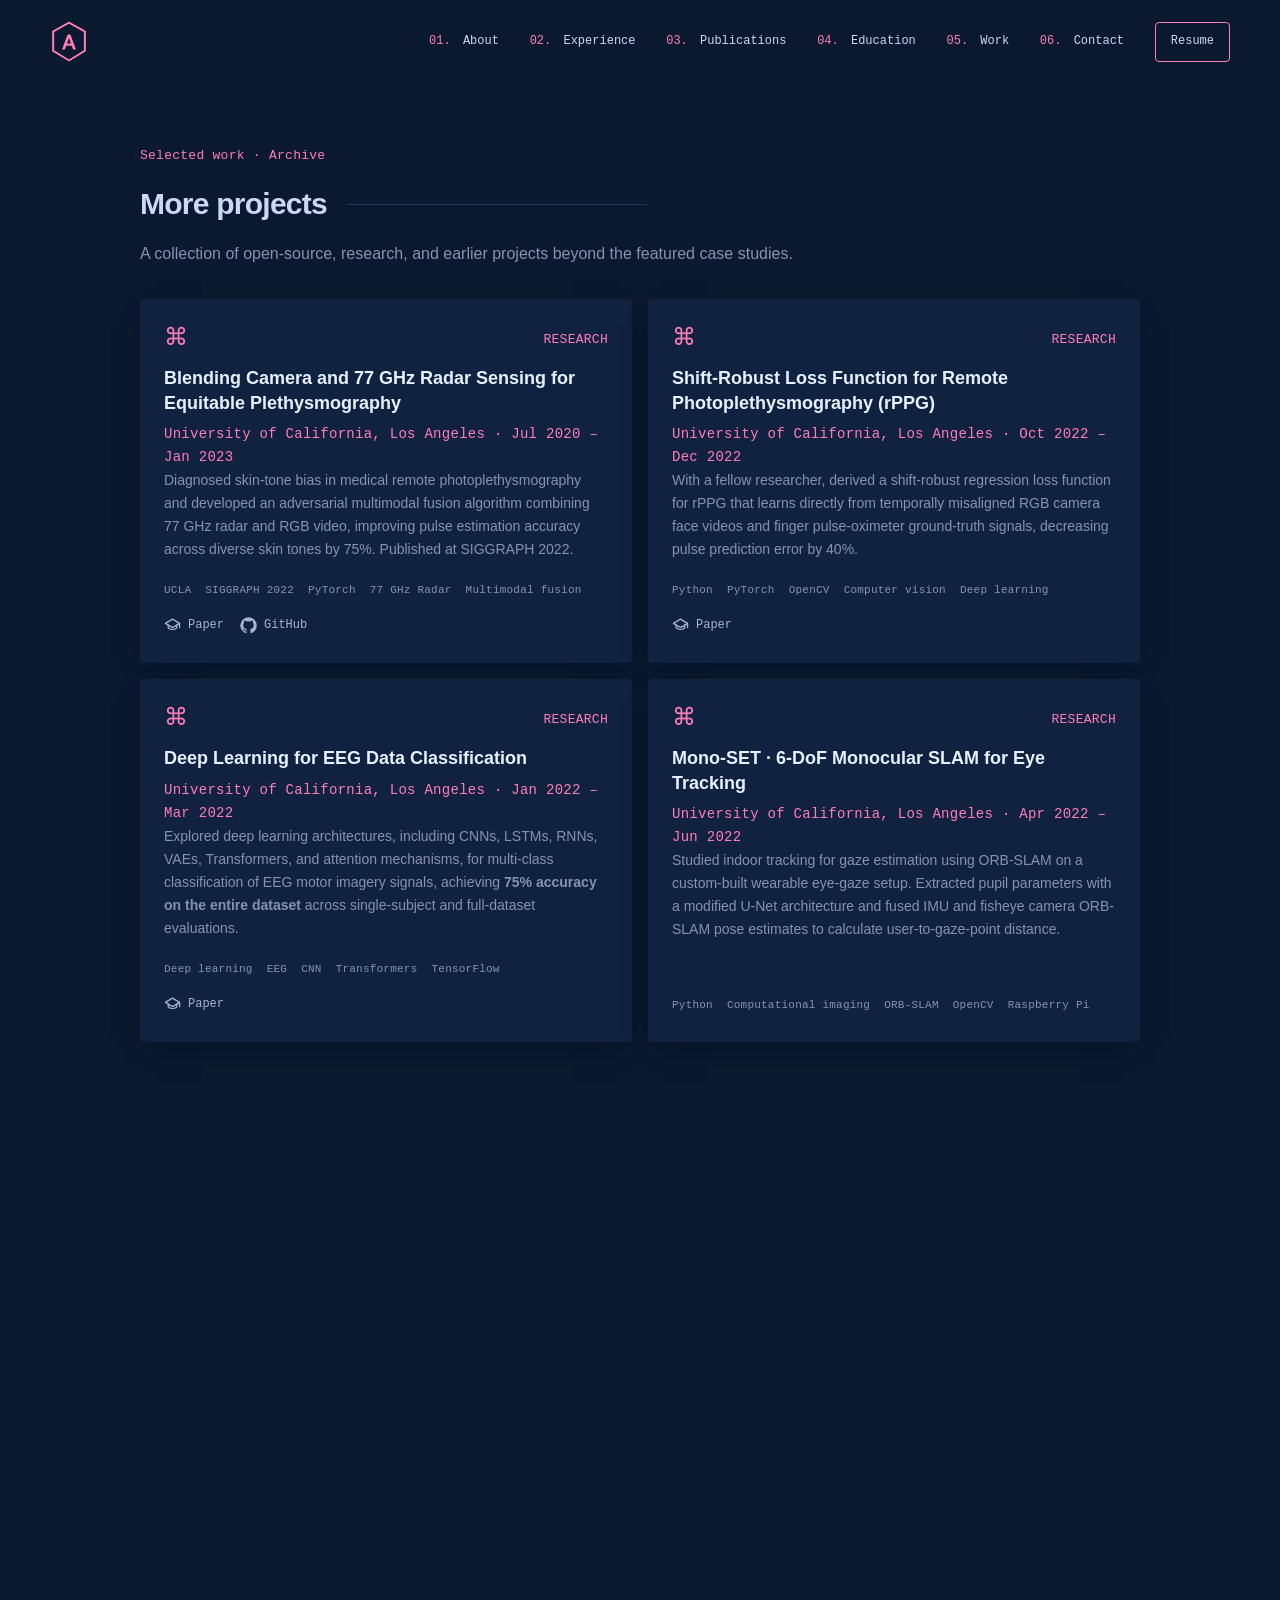
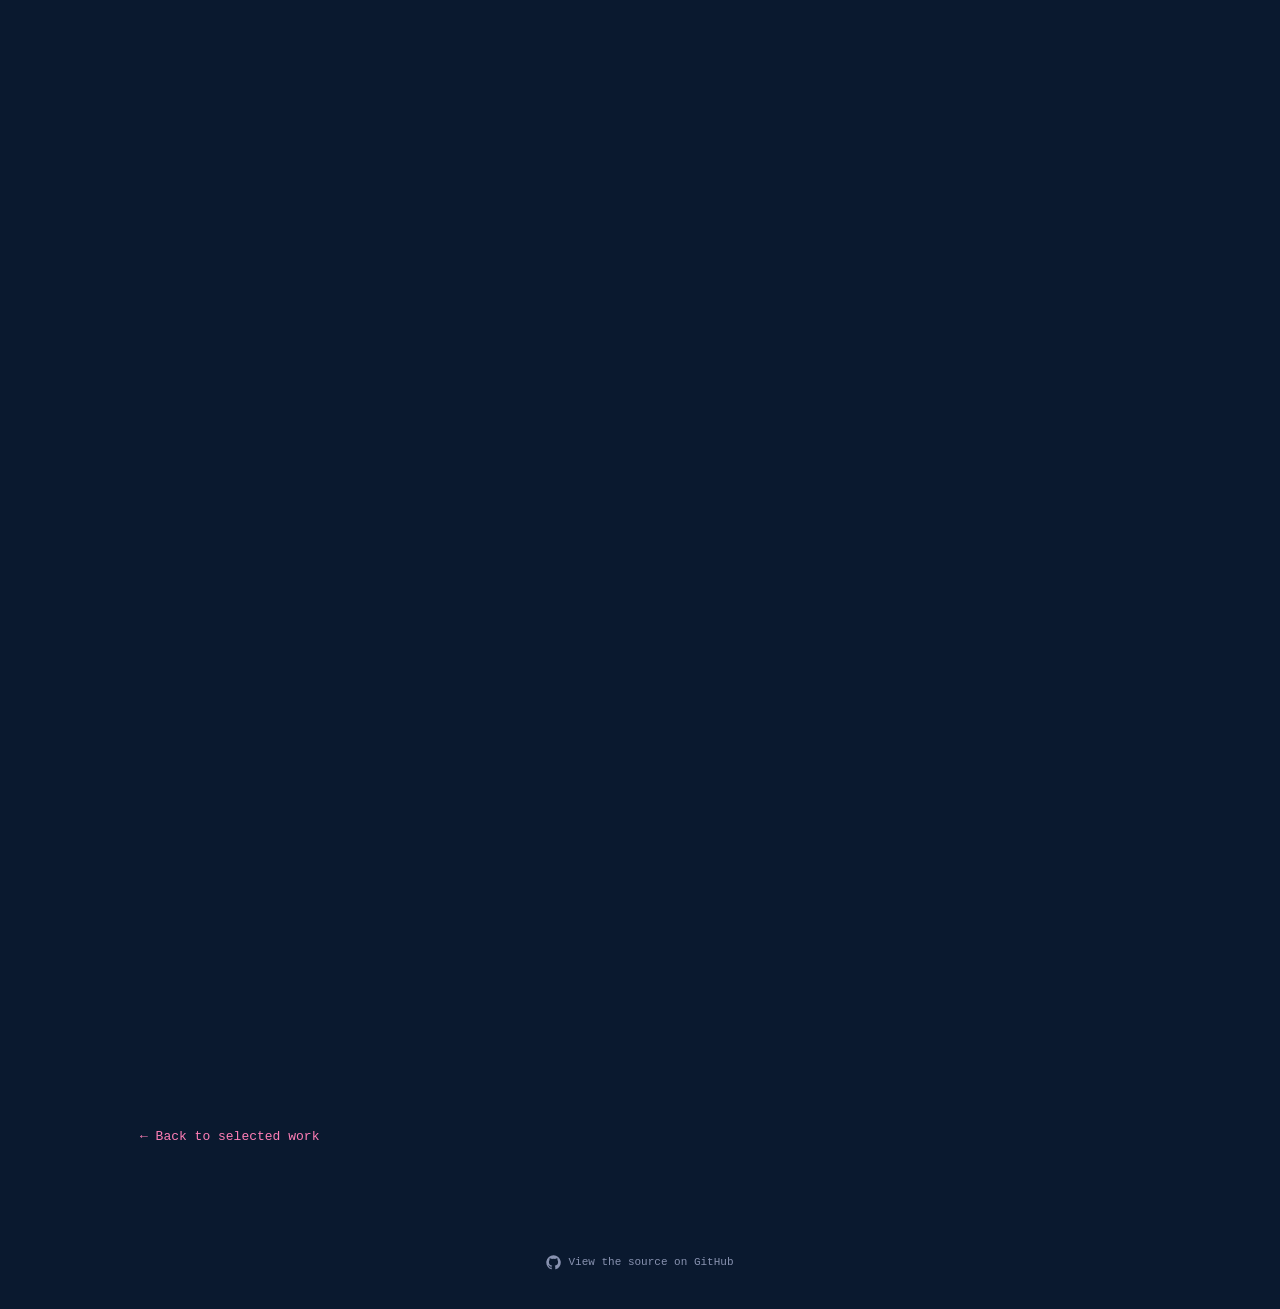
==== commit 8ad07bfc: "Update Honors & recognition bullets and replace em-dashes across portfolio" ====
--- a/archive.html
+++ b/archive.html
@@ -87,7 +87,7 @@
           <div class="project-topline"><span class="project-icon" aria-hidden="true">⌘</span><span class="number">RESEARCH</span></div>
           <h2>Deep Learning for EEG Data Classification</h2>
           <p class="role-date">University of California, Los Angeles · Jan 2022 – Mar 2022</p>
-          <p>Explored deep learning architectures—including CNNs, LSTMs, RNNs, VAEs, Transformers, and attention mechanisms—for multi-class classification of EEG motor imagery signals, achieving <strong>75% accuracy on the entire dataset</strong> across single-subject and full-dataset evaluations.</p>
+          <p>Explored deep learning architectures, including CNNs, LSTMs, RNNs, VAEs, Transformers, and attention mechanisms, for multi-class classification of EEG motor imagery signals, achieving <strong>75% accuracy on the entire dataset</strong> across single-subject and full-dataset evaluations.</p>
           <div class="tag-list"><span class="tag">Deep learning</span><span class="tag">EEG</span><span class="tag">CNN</span><span class="tag">Transformers</span><span class="tag">TensorFlow</span></div>
           <div class="project-links">
             <a class="project-link" href="assets/resume/ECE247_project_report.pdf" target="_blank" rel="noopener noreferrer" aria-label="Read the EEG Classification paper">
--- a/css/portfolio.css
+++ b/css/portfolio.css
@@ -800,7 +800,7 @@
 
 .stats-strip {
   display: grid;
-  grid-template-columns: repeat(5, minmax(0, 1fr));
+  grid-template-columns: repeat(4, minmax(0, 1fr));
   gap: 14px;
   margin-top: 34px;
 }
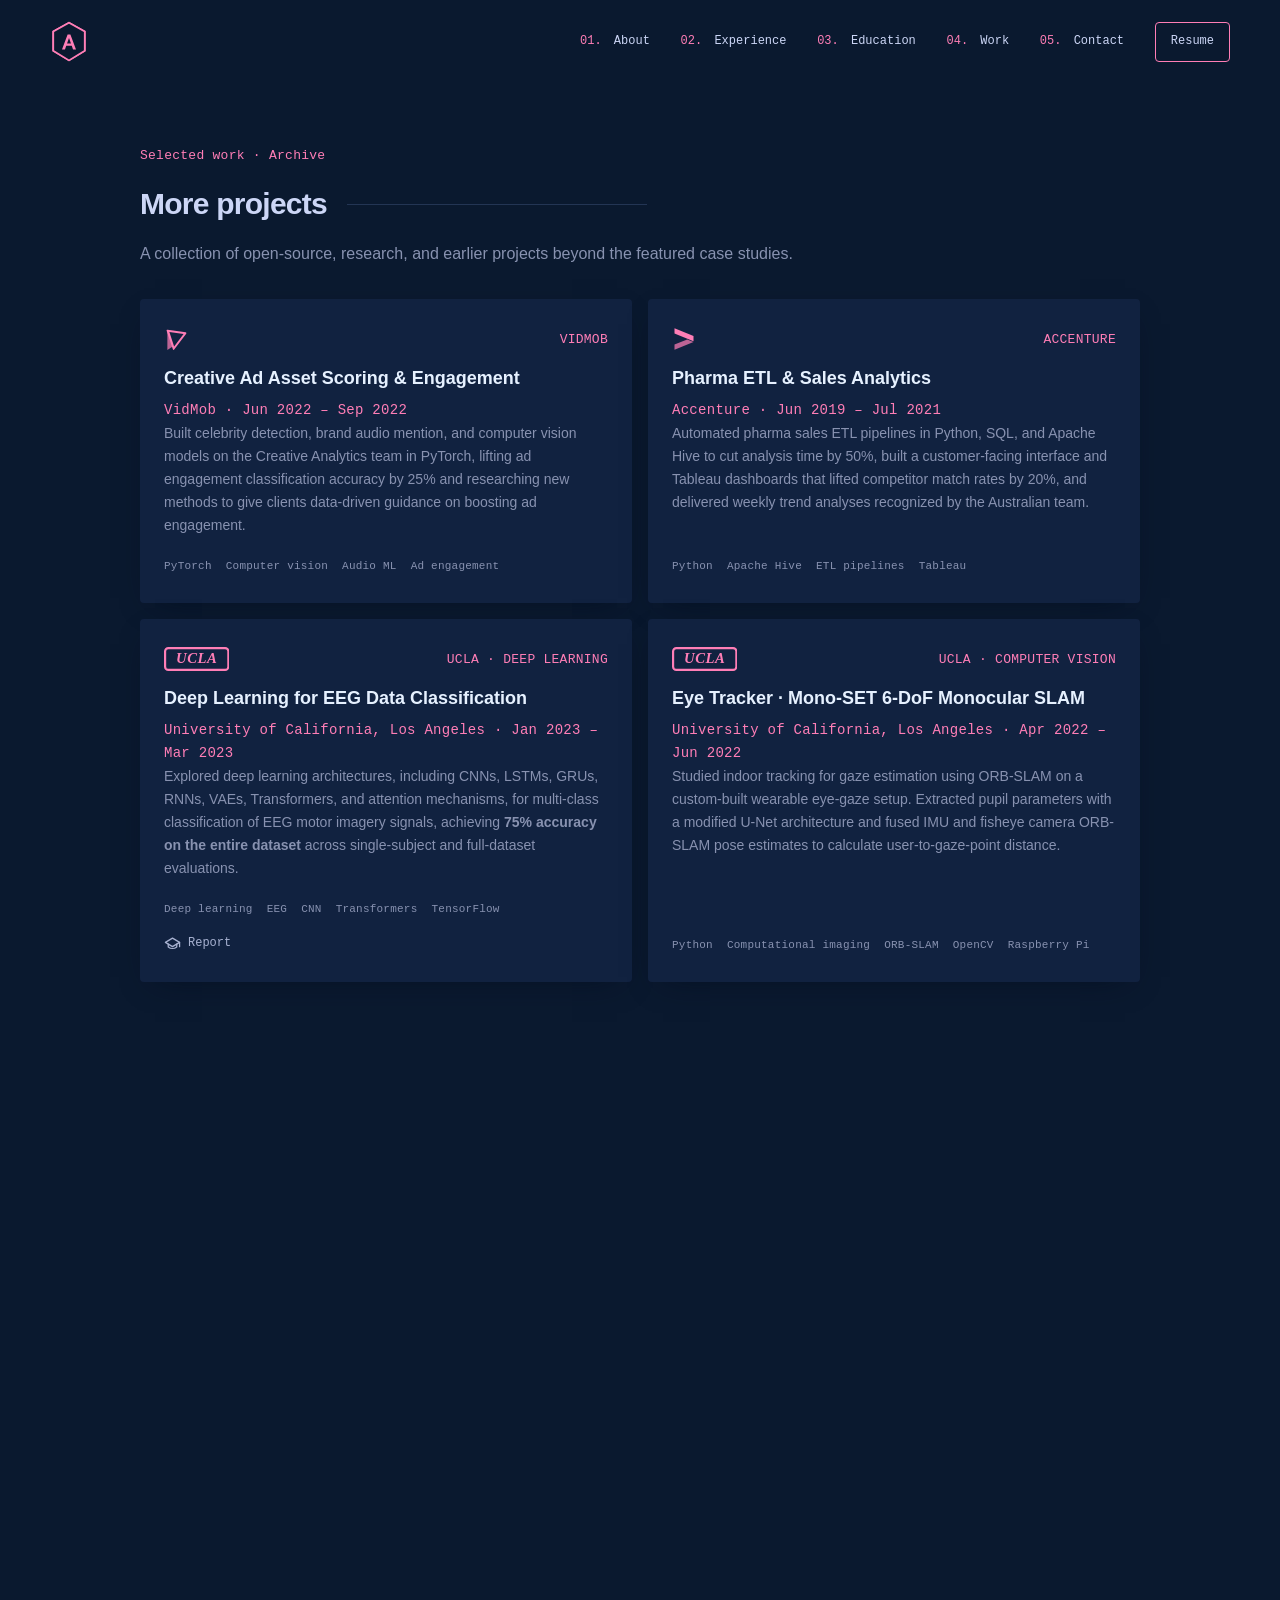
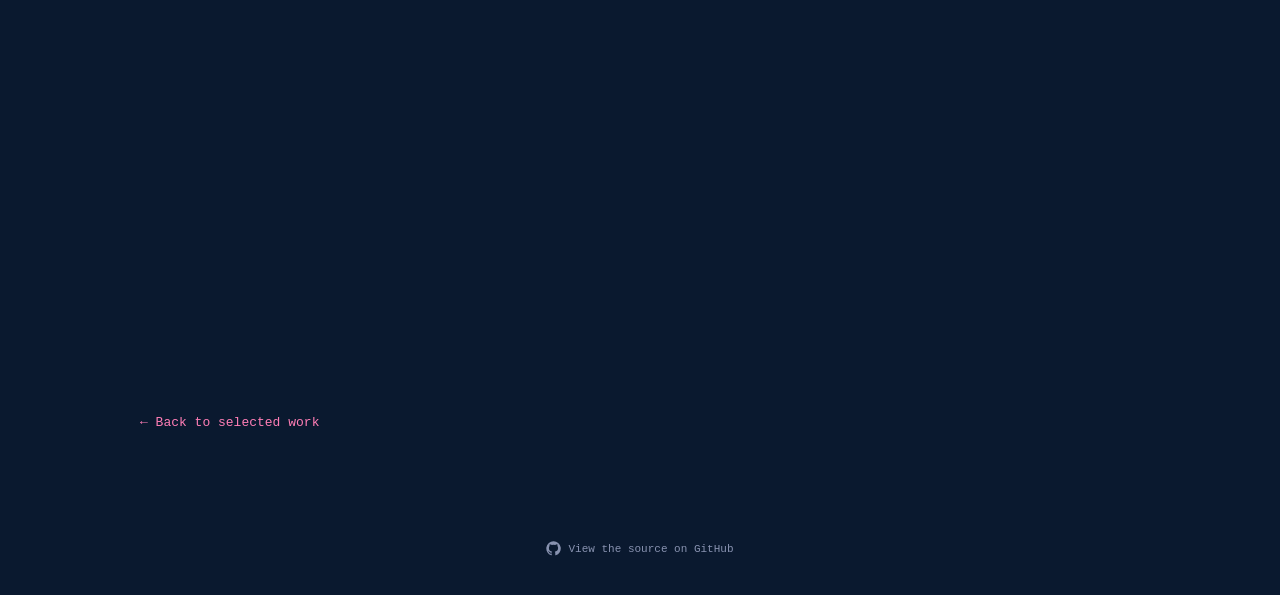
==== commit fb74dffc: "Remove internal scholar rail icon, merge publications with education, curate 6 selected works, and u" ====
--- a/archive.html
+++ b/archive.html
@@ -13,10 +13,10 @@
     <meta property="og:url" content="https://ananyadeoghare.github.io/archive.html">
     <link rel="canonical" href="https://ananyadeoghare.github.io/archive.html">
     <title>Project archive | Ananya Deoghare</title>
-    <link rel="icon" type="image/svg+xml" href="images/favicon.svg?v=17">
-    <link rel="icon" type="image/x-icon" href="images/favicon.ico?v=17">
-    <link rel="stylesheet" href="css/portfolio.css?v=17">
-    <script src="js/portfolio.js?v=17" defer></script>
+    <link rel="icon" type="image/svg+xml" href="images/favicon.svg?v=18">
+    <link rel="icon" type="image/x-icon" href="images/favicon.ico?v=18">
+    <link rel="stylesheet" href="css/portfolio.css?v=18">
+    <script src="js/portfolio.js?v=18" defer></script>
   </head>
   <body>
     <a class="skip-link" href="#main">Skip to content</a>
@@ -37,11 +37,10 @@
       <nav class="primary-nav archive-nav" id="archive-navigation" aria-label="Main navigation">
         <a href="index.html#about"><span>01.</span> About</a>
         <a href="index.html#experience"><span>02.</span> Experience</a>
-        <a href="index.html#publications"><span>03.</span> Publications</a>
-        <a href="index.html#credentials"><span>04.</span> Education</a>
-        <a href="index.html#work"><span>05.</span> Work</a>
-        <a href="https://www.linkedin.com/in/ananyadeoghare" target="_blank" rel="noopener noreferrer"><span>06.</span> Contact</a>
-        <a class="resume-link" href="resume/Ananya_Deoghare_Resume.pdf?v=17" target="_blank" rel="noopener noreferrer">Resume</a>
+        <a href="index.html#credentials"><span>03.</span> Education</a>
+        <a href="index.html#work"><span>04.</span> Work</a>
+        <a href="https://www.linkedin.com/in/ananyadeoghare" target="_blank" rel="noopener noreferrer"><span>05.</span> Contact</a>
+        <a class="resume-link" href="resume/Ananya_Deoghare_Resume.pdf?v=18" target="_blank" rel="noopener noreferrer">Resume</a>
       </nav>
     </header>
 
@@ -52,101 +51,89 @@
 
       <div class="archive-grid">
         <article class="project-card">
-          <div class="project-topline"><span class="project-icon" aria-hidden="true">⌘</span><span class="number">RESEARCH</span></div>
-          <h2>Blending Camera and 77 GHz Radar Sensing for Equitable Plethysmography</h2>
-          <p class="role-date">University of California, Los Angeles · Jul 2020 – Jan 2023</p>
-          <p>Diagnosed skin-tone bias in medical remote photoplethysmography and developed an adversarial multimodal fusion algorithm combining 77 GHz radar and RGB video, improving pulse estimation accuracy across diverse skin tones by 75%. Published at SIGGRAPH 2022.</p>
-          <div class="tag-list"><span class="tag">UCLA</span><span class="tag">SIGGRAPH 2022</span><span class="tag">PyTorch</span><span class="tag">77 GHz Radar</span><span class="tag">Multimodal fusion</span></div>
-          <div class="project-links">
-            <a class="project-link" href="https://doi.org/10.1145/3528223.3530161" target="_blank" rel="noopener noreferrer" aria-label="Read the SIGGRAPH 2022 paper">
-              <svg class="stroke-icon" viewBox="0 0 24 24" aria-hidden="true"><path d="m2 9 10-6 10 6-10 6L2 9Z"></path><path d="M6 11.4v4.1c3.4 2.8 8.6 2.8 12 0v-4.1M22 9v6"></path></svg>
-              <span>Paper</span>
-            </a>
-            <a class="project-link" href="https://github.com/UCLA-VMG/EquiPleth" target="_blank" rel="noopener noreferrer" aria-label="EquiPleth on GitHub">
-              <svg viewBox="0 0 24 24" aria-hidden="true"><path d="M12 .5a11.5 11.5 0 0 0-3.64 22.41c.58.1.79-.25.79-.56v-2.16c-3.22.7-3.9-1.37-3.9-1.37-.52-1.33-1.28-1.68-1.28-1.68-1.05-.72.08-.71.08-.71 1.16.08 1.77 1.2 1.77 1.2 1.03 1.76 2.71 1.25 3.37.95.1-.74.4-1.25.73-1.54-2.57-.29-5.27-1.29-5.27-5.74 0-1.27.45-2.3 1.2-3.11-.12-.3-.52-1.47.12-3.06 0 0 .98-.31 3.16 1.19a10.98 10.98 0 0 1 5.75 0c2.18-1.5 3.15-1.19 3.15-1.19.64 1.59.24 2.76.12 3.06.75.81 1.2 1.84 1.2 3.11 0 4.46-2.71 5.44-5.29 5.73.42.36.78 1.07.78 2.16v3.2c0 .31.21.67.8.56A11.5 11.5 0 0 0 12 .5Z"></path></svg>
-              <span>GitHub</span>
-            </a>
-          </div>
-        </article>
-
-        <article class="project-card">
-          <div class="project-topline"><span class="project-icon" aria-hidden="true">⌘</span><span class="number">RESEARCH</span></div>
-          <h2>Shift-Robust Loss Function for Remote Photoplethysmography (rPPG)</h2>
-          <p class="role-date">University of California, Los Angeles · Oct 2022 – Dec 2022</p>
-          <p>With a fellow researcher, derived a shift-robust regression loss function for rPPG that learns directly from temporally misaligned RGB camera face videos and finger pulse-oximeter ground-truth signals, decreasing pulse prediction error by 40%.</p>
-          <div class="tag-list"><span class="tag">Python</span><span class="tag">PyTorch</span><span class="tag">OpenCV</span><span class="tag">Computer vision</span><span class="tag">Deep learning</span></div>
-          <div class="project-links">
-            <a class="project-link" href="assets/resume/BE275_Project_.pdf" target="_blank" rel="noopener noreferrer" aria-label="Read the Shift-Robust Loss Function paper">
-              <svg class="stroke-icon" viewBox="0 0 24 24" aria-hidden="true"><path d="m2 9 10-6 10 6-10 6L2 9Z"></path><path d="M6 11.4v4.1c3.4 2.8 8.6 2.8 12 0v-4.1M22 9v6"></path></svg>
-              <span>Paper</span>
-            </a>
-          </div>
-        </article>
-
-        <article class="project-card">
-          <div class="project-topline"><span class="project-icon" aria-hidden="true">⌘</span><span class="number">RESEARCH</span></div>
+          <div class="project-topline">
+            <span class="project-icon" aria-hidden="true">
+              <svg viewBox="0 0 100 100"><path fill="currentColor" opacity="0.72" d="M14 14L38 80L14 96V14Z"></path><path fill="currentColor" fill-rule="evenodd" d="M14 11c-2.2 0-3.8 2.1-3.1 4.2l26 78c.8 2.5 4.1 2.9 5.6.8l50-66c1.6-2.1.4-5.2-2.2-5.7l-75-11.2c-.4-.1-.9-.1-1.3-.1zm8.4 9.5 59.2 8.9-39.4 52-19.8-60.9z"></path></svg>
+            </span>
+            <span class="number">VIDMOB</span>
+          </div>
+          <h2>Creative Ad Asset Scoring &amp; Engagement</h2>
+          <p class="role-date">VidMob · Jun 2022 – Sep 2022</p>
+          <p>Built celebrity detection, brand audio mention, and computer vision models on the Creative Analytics team in PyTorch, lifting ad engagement classification accuracy by 25% and researching new methods to give clients data-driven guidance on boosting ad engagement.</p>
+          <div class="tag-list"><span class="tag">PyTorch</span><span class="tag">Computer vision</span><span class="tag">Audio ML</span><span class="tag">Ad engagement</span></div>
+        </article>
+
+        <article class="project-card">
+          <div class="project-topline">
+            <span class="project-icon" aria-hidden="true">
+              <svg viewBox="0 0 24 24"><path fill="currentColor" d="M2.5 1.2L21.5 9v5.2L2.5 6.4V1.2z"></path><path fill="currentColor" opacity="0.72" d="M2.5 17.6l12.7-5.2 6.3 2.6-19 7.8v-5.2z"></path></svg>
+            </span>
+            <span class="number">ACCENTURE</span>
+          </div>
+          <h2>Pharma ETL &amp; Sales Analytics</h2>
+          <p class="role-date">Accenture · Jun 2019 – Jul 2021</p>
+          <p>Automated pharma sales ETL pipelines in Python, SQL, and Apache Hive to cut analysis time by 50%, built a customer-facing interface and Tableau dashboards that lifted competitor match rates by 20%, and delivered weekly trend analyses recognized by the Australian team.</p>
+          <div class="tag-list"><span class="tag">Python</span><span class="tag">Apache Hive</span><span class="tag">ETL pipelines</span><span class="tag">Tableau</span></div>
+        </article>
+
+        <article class="project-card">
+          <div class="project-topline">
+            <span class="project-icon" aria-hidden="true">
+              <svg class="college-logo" viewBox="0 0 120 44"><rect x="2" y="2" width="116" height="40" rx="6" fill="none" stroke="currentColor" stroke-width="4"></rect><text x="60" y="30" text-anchor="middle" fill="currentColor" font-family="Georgia, 'Times New Roman', serif" font-style="italic" font-weight="700" font-size="27" letter-spacing="1">UCLA</text></svg>
+            </span>
+            <span class="number">UCLA · DEEP LEARNING</span>
+          </div>
           <h2>Deep Learning for EEG Data Classification</h2>
-          <p class="role-date">University of California, Los Angeles · Jan 2022 – Mar 2022</p>
-          <p>Explored deep learning architectures, including CNNs, LSTMs, RNNs, VAEs, Transformers, and attention mechanisms, for multi-class classification of EEG motor imagery signals, achieving <strong>75% accuracy on the entire dataset</strong> across single-subject and full-dataset evaluations.</p>
+          <p class="role-date">University of California, Los Angeles · Jan 2023 – Mar 2023</p>
+          <p>Explored deep learning architectures, including CNNs, LSTMs, GRUs, RNNs, VAEs, Transformers, and attention mechanisms, for multi-class classification of EEG motor imagery signals, achieving <strong>75% accuracy on the entire dataset</strong> across single-subject and full-dataset evaluations.</p>
           <div class="tag-list"><span class="tag">Deep learning</span><span class="tag">EEG</span><span class="tag">CNN</span><span class="tag">Transformers</span><span class="tag">TensorFlow</span></div>
           <div class="project-links">
             <a class="project-link" href="assets/resume/ECE247_project_report.pdf" target="_blank" rel="noopener noreferrer" aria-label="Read the EEG Classification paper">
               <svg class="stroke-icon" viewBox="0 0 24 24" aria-hidden="true"><path d="m2 9 10-6 10 6-10 6L2 9Z"></path><path d="M6 11.4v4.1c3.4 2.8 8.6 2.8 12 0v-4.1M22 9v6"></path></svg>
-              <span>Paper</span>
+              <span>Report</span>
             </a>
           </div>
         </article>
 
         <article class="project-card">
-          <div class="project-topline"><span class="project-icon" aria-hidden="true">⌘</span><span class="number">RESEARCH</span></div>
-          <h2>Mono-SET · 6-DoF Monocular SLAM for Eye Tracking</h2>
+          <div class="project-topline">
+            <span class="project-icon" aria-hidden="true">
+              <svg class="college-logo" viewBox="0 0 120 44"><rect x="2" y="2" width="116" height="40" rx="6" fill="none" stroke="currentColor" stroke-width="4"></rect><text x="60" y="30" text-anchor="middle" fill="currentColor" font-family="Georgia, 'Times New Roman', serif" font-style="italic" font-weight="700" font-size="27" letter-spacing="1">UCLA</text></svg>
+            </span>
+            <span class="number">UCLA · COMPUTER VISION</span>
+          </div>
+          <h2>Eye Tracker · Mono-SET 6-DoF Monocular SLAM</h2>
           <p class="role-date">University of California, Los Angeles · Apr 2022 – Jun 2022</p>
           <p>Studied indoor tracking for gaze estimation using ORB-SLAM on a custom-built wearable eye-gaze setup. Extracted pupil parameters with a modified U-Net architecture and fused IMU and fisheye camera ORB-SLAM pose estimates to calculate user-to-gaze-point distance.</p>
           <div class="tag-list"><span class="tag">Python</span><span class="tag">Computational imaging</span><span class="tag">ORB-SLAM</span><span class="tag">OpenCV</span><span class="tag">Raspberry Pi</span></div>
         </article>
 
         <article class="project-card">
-          <div class="project-topline"><span class="project-icon" aria-hidden="true">⌘</span><span class="number">RESEARCH</span></div>
+          <div class="project-topline">
+            <span class="project-icon" aria-hidden="true">
+              <svg class="college-logo" viewBox="0 0 120 44"><rect x="2" y="2" width="116" height="40" rx="6" fill="none" stroke="currentColor" stroke-width="4"></rect><text x="60" y="30" text-anchor="middle" fill="currentColor" font-family="Georgia, 'Times New Roman', serif" font-style="italic" font-weight="700" font-size="27" letter-spacing="1">UCLA</text></svg>
+            </span>
+            <span class="number">UCLA · STOCHASTIC PROCESSES</span>
+          </div>
           <h2>The Dynamics of Inequality</h2>
           <p class="role-date">University of California, Los Angeles · Oct 2022 – Dec 2022</p>
-          <p>Modeled and analyzed the rapid growth of top-end wealth inequality over the past forty years using Itô’s calculus, Brownian motion, and stochastic differential equations, examining deviations driven by skill-price changes and superstar entrepreneur dynamics.</p>
+          <p>Modeled and analyzed the rapid growth of top-end wealth inequality over the past forty years using Itô’s calculus, Brownian motion, and Fokker-Planck stochastic differential equations across type- and scale-dependent random growth models.</p>
           <div class="tag-list"><span class="tag">Stochastic processes</span><span class="tag">Itô’s calculus</span><span class="tag">Brownian motion</span></div>
           <div class="project-links">
             <a class="project-link" href="assets/resume/ECE239AS_Project.pdf" target="_blank" rel="noopener noreferrer" aria-label="Read the Dynamics of Inequality paper">
               <svg class="stroke-icon" viewBox="0 0 24 24" aria-hidden="true"><path d="m2 9 10-6 10 6-10 6L2 9Z"></path><path d="M6 11.4v4.1c3.4 2.8 8.6 2.8 12 0v-4.1M22 9v6"></path></svg>
-              <span>Paper</span>
+              <span>Report</span>
             </a>
           </div>
         </article>
 
         <article class="project-card">
-          <div class="project-topline"><span class="project-icon" aria-hidden="true">↗</span><span class="number">PROFESSIONAL</span></div>
-          <h2>Creative Ad Asset Scoring and Engagement</h2>
-          <p class="role-date">VidMob · Jun 2022 – Sep 2022</p>
-          <p>Built celebrity detection and brand audio mention models on the Creative Analytics team in PyTorch, lifting ad engagement classification accuracy by 25% and researching new methods to give clients data-driven guidance on boosting ad engagement.</p>
-          <div class="tag-list"><span class="tag">PyTorch</span><span class="tag">Computer vision</span><span class="tag">Audio ML</span><span class="tag">Ad engagement</span></div>
-        </article>
-
-        <article class="project-card">
-          <div class="project-topline"><span class="project-icon" aria-hidden="true">⌘</span><span class="number">RESEARCH</span></div>
-          <h2>Detecting Autism using fMRI Scans</h2>
-          <p class="role-date">Indian Institute of Science (IISc) · Jan 2019 – Jun 2019</p>
-          <p>Cleaned and rearranged the ABIDE dataset based on correlation between brain regions, and compared several CNN architectures on the cleaned fMRI neuroimaging data to find which performed best, achieving 80% accuracy for early Autism detection.</p>
-          <div class="tag-list"><span class="tag">PyTorch</span><span class="tag">TensorFlow</span><span class="tag">fMRI</span><span class="tag">ABIDE dataset</span><span class="tag">Pandas</span></div>
-          <div class="project-links">
-            <a class="project-link" href="https://github.com/AnanyaDeoghare/Detecting-Autism-using-fMRI-Scans/blob/main/Ananya_Deoghare_Project.pdf" target="_blank" rel="noopener noreferrer" aria-label="Read the Autism detection report">
-              <svg class="stroke-icon" viewBox="0 0 24 24" aria-hidden="true"><path d="m2 9 10-6 10 6-10 6L2 9Z"></path><path d="M6 11.4v4.1c3.4 2.8 8.6 2.8 12 0v-4.1M22 9v6"></path></svg>
-              <span>Paper</span>
-            </a>
-            <a class="project-link" href="https://github.com/AnanyaDeoghare/Detecting-Autism-using-fMRI-Scans" target="_blank" rel="noopener noreferrer" aria-label="Detecting Autism using fMRI Scans on GitHub">
-              <svg viewBox="0 0 24 24" aria-hidden="true"><path d="M12 .5a11.5 11.5 0 0 0-3.64 22.41c.58.1.79-.25.79-.56v-2.16c-3.22.7-3.9-1.37-3.9-1.37-.52-1.33-1.28-1.68-1.28-1.68-1.05-.72.08-.71.08-.71 1.16.08 1.77 1.2 1.77 1.2 1.03 1.76 2.71 1.25 3.37.95.1-.74.4-1.25.73-1.54-2.57-.29-5.27-1.29-5.27-5.74 0-1.27.45-2.3 1.2-3.11-.12-.3-.52-1.47.12-3.06 0 0 .98-.31 3.16 1.19a10.98 10.98 0 0 1 5.75 0c2.18-1.5 3.15-1.19 3.15-1.19.64 1.59.24 2.76.12 3.06.75.81 1.2 1.84 1.2 3.11 0 4.46-2.71 5.44-5.29 5.73.42.36.78 1.07.78 2.16v3.2c0 .31.21.67.8.56A11.5 11.5 0 0 0 12 .5Z"></path></svg>
-              <span>GitHub</span>
-            </a>
-          </div>
-        </article>
-
-        <article class="project-card">
-          <div class="project-topline"><span class="project-icon" aria-hidden="true">◇</span><span class="number">PERSONAL PROJECT</span></div>
+          <div class="project-topline">
+            <span class="project-icon" aria-hidden="true">
+              <svg viewBox="0 0 24 24"><path fill="currentColor" d="M12 1C12 7.075 16.925 12 23 12C16.925 12 12 16.925 12 23C12 16.925 7.075 12 1 12C7.075 12 12 7.075 12 1Z"></path></svg>
+            </span>
+            <span class="number">COMPUTER VISION</span>
+          </div>
           <h2>Detecting Pulse from Head Movement</h2>
           <p class="role-date">May 2020</p>
           <p>Replicated Balakrishnan, Durand, and Guttag in Python in about 2.5 weeks, estimating human heart rate from 10-to-30-second facial videos by tracking subtle ballistocardiographic head movements with Haar Cascade detection and PCA signal filtering (3–4 BPM error margin).</p>
@@ -154,21 +141,12 @@
         </article>
 
         <article class="project-card">
-          <div class="project-topline"><span class="project-icon" aria-hidden="true">⌁</span><span class="number">ROBOTICS</span></div>
-          <h2>Automatic Garbage Segregator</h2>
-          <p class="role-date">PES University · Apr 2019</p>
-          <p>Engineered a Raspberry Pi robotic crane where a deep neural network classified camera images into biodegradable, non-biodegradable, and electronic waste with 95.18% accuracy (comparing PCA, LDA, and transfer learning) and the crane placed items in the matching bin.</p>
-          <div class="tag-list"><span class="tag">PyTorch</span><span class="tag">TensorFlow</span><span class="tag">Transfer learning</span><span class="tag">OpenCV</span><span class="tag">Raspberry Pi</span></div>
-          <div class="project-links">
-            <a class="project-link" href="assets/resume/report_final.pdf" target="_blank" rel="noopener noreferrer" aria-label="Read the Automatic Garbage Segregator report">
-              <svg class="stroke-icon" viewBox="0 0 24 24" aria-hidden="true"><path d="m2 9 10-6 10 6-10 6L2 9Z"></path><path d="M6 11.4v4.1c3.4 2.8 8.6 2.8 12 0v-4.1M22 9v6"></path></svg>
-              <span>Paper</span>
-            </a>
-          </div>
-        </article>
-
-        <article class="project-card">
-          <div class="project-topline"><span class="project-icon" aria-hidden="true">◇</span><span class="number">INTERNSHIP PROTOTYPE</span></div>
+          <div class="project-topline">
+            <span class="project-icon" aria-hidden="true">
+              <svg viewBox="0 0 100 100"><rect x="10" y="10" width="80" height="80" rx="14" fill="none" stroke="currentColor" stroke-width="7"></rect><path fill="currentColor" d="M28 28h44v11H56v33H44V39H28V28z"></path></svg>
+            </span>
+            <span class="number">TESSOLVE EMBEDDED SYSTEMS</span>
+          </div>
           <h2>Google Home Replica</h2>
           <p class="role-date">Tessolve Embedded Systems Internship · Jun 2018 – Jul 2018</p>
           <p>Built during my summer internship at Tessolve Embedded Systems: an embedded voice-assistant hardware prototype on Raspberry Pi integrating custom PCBs, sensors, and multi-protocol communication for interactive voice control.</p>
@@ -176,7 +154,12 @@
         </article>
 
         <article class="project-card">
-          <div class="project-topline"><span class="project-icon" aria-hidden="true">⌘</span><span class="number">MACHINE LEARNING</span></div>
+          <div class="project-topline">
+            <span class="project-icon" aria-hidden="true">
+              <svg class="college-logo" viewBox="0 0 108 44"><rect x="2" y="2" width="104" height="40" rx="6" fill="none" stroke="currentColor" stroke-width="4"></rect><text x="54" y="30" text-anchor="middle" fill="currentColor" font-family="'Inter', 'Helvetica Neue', Arial, sans-serif" font-weight="800" font-size="26" letter-spacing="2">PES</text></svg>
+            </span>
+            <span class="number">PES UNIVERSITY · MACHINE LEARNING</span>
+          </div>
           <h2>Machine Learning Final Project · Caltech-256</h2>
           <p class="role-date">PES University · Apr 2018</p>
           <p>Implemented multi-class object recognition on the Caltech-256 image dataset using Support Vector Machines (SVM) with an RBF kernel and custom backpropagation neural networks, evaluating feature extraction and classification accuracy across object categories.</p>
@@ -184,15 +167,25 @@
         </article>
 
         <article class="project-card">
-          <div class="project-topline"><span class="project-icon" aria-hidden="true">⌁</span><span class="number">AEROSPACE RESEARCH</span></div>
-          <h2>Space Research Group (CORI) · Space Debris Mitigation</h2>
-          <p class="role-date">Crucible of Research and Innovation (CORI) · Jan 2017</p>
-          <p>Conducted research at PES University’s Crucible of Research and Innovation (CORI) focused on active orbital debris capture and space-junk reduction mechanisms for low-Earth orbit satellites.</p>
+          <div class="project-topline">
+            <span class="project-icon" aria-hidden="true">
+              <svg class="college-logo" viewBox="0 0 108 44"><rect x="2" y="2" width="104" height="40" rx="6" fill="none" stroke="currentColor" stroke-width="4"></rect><text x="54" y="30" text-anchor="middle" fill="currentColor" font-family="'Inter', 'Helvetica Neue', Arial, sans-serif" font-weight="800" font-size="26" letter-spacing="2">PES</text></svg>
+            </span>
+            <span class="number">PES UNIVERSITY · SPACE RESEARCH</span>
+          </div>
+          <h2>Space Research Group (CORI) · Space Junk Mitigation</h2>
+          <p class="role-date">PES University · Jan 2017</p>
+          <p>Conducted research with the Centre for Operations Research and Innovation (CORI) space research group at PES University focused on active orbital debris capture and space-junk reduction mechanisms for low-Earth orbit satellites.</p>
           <div class="tag-list"><span class="tag">CORI</span><span class="tag">Space systems</span><span class="tag">Orbital mechanics</span><span class="tag">Embedded control</span></div>
         </article>
 
         <article class="project-card">
-          <div class="project-topline"><span class="project-icon" aria-hidden="true">⌁</span><span class="number">ROBOTICS</span></div>
+          <div class="project-topline">
+            <span class="project-icon" aria-hidden="true">
+              <svg class="college-logo" viewBox="0 0 108 44"><rect x="2" y="2" width="104" height="40" rx="6" fill="none" stroke="currentColor" stroke-width="4"></rect><text x="54" y="30" text-anchor="middle" fill="currentColor" font-family="'Inter', 'Helvetica Neue', Arial, sans-serif" font-weight="800" font-size="26" letter-spacing="2">PES</text></svg>
+            </span>
+            <span class="number">PES UNIVERSITY · ROBOTICS</span>
+          </div>
           <h2>Mini Robotic Arm with Arduino</h2>
           <p class="role-date">PES University · Apr 2016</p>
           <p>Designed and built a multi-axis mini robotic arm controlled by an Arduino microcontroller and servo actuators for automated pick-and-place manipulation.</p>
--- a/css/portfolio.css
+++ b/css/portfolio.css
@@ -973,7 +973,7 @@
 
 .project-grid {
   display: grid;
-  grid-template-columns: repeat(2, minmax(0, 1fr));
+  grid-template-columns: repeat(3, minmax(0, 1fr));
   gap: 15px;
 }
 
@@ -1050,7 +1050,8 @@
 
 .project-icon {
   display: inline-flex;
-  width: 24px;
+  width: auto;
+  min-width: 24px;
   height: 24px;
   align-items: center;
   justify-content: center;
@@ -1066,6 +1067,11 @@
   display: block;
   fill: currentColor;
   stroke: none;
+}
+
+.project-icon svg.college-logo {
+  width: auto;
+  height: 24px;
 }
 
 .project-card:hover .project-icon,
@@ -1217,6 +1223,10 @@
   margin: 0 0 14px;
   color: var(--white);
   font-size: 17px;
+}
+
+.credential-card h3.credential-subheading {
+  margin-top: 20px;
 }
 
 .credential-card p,
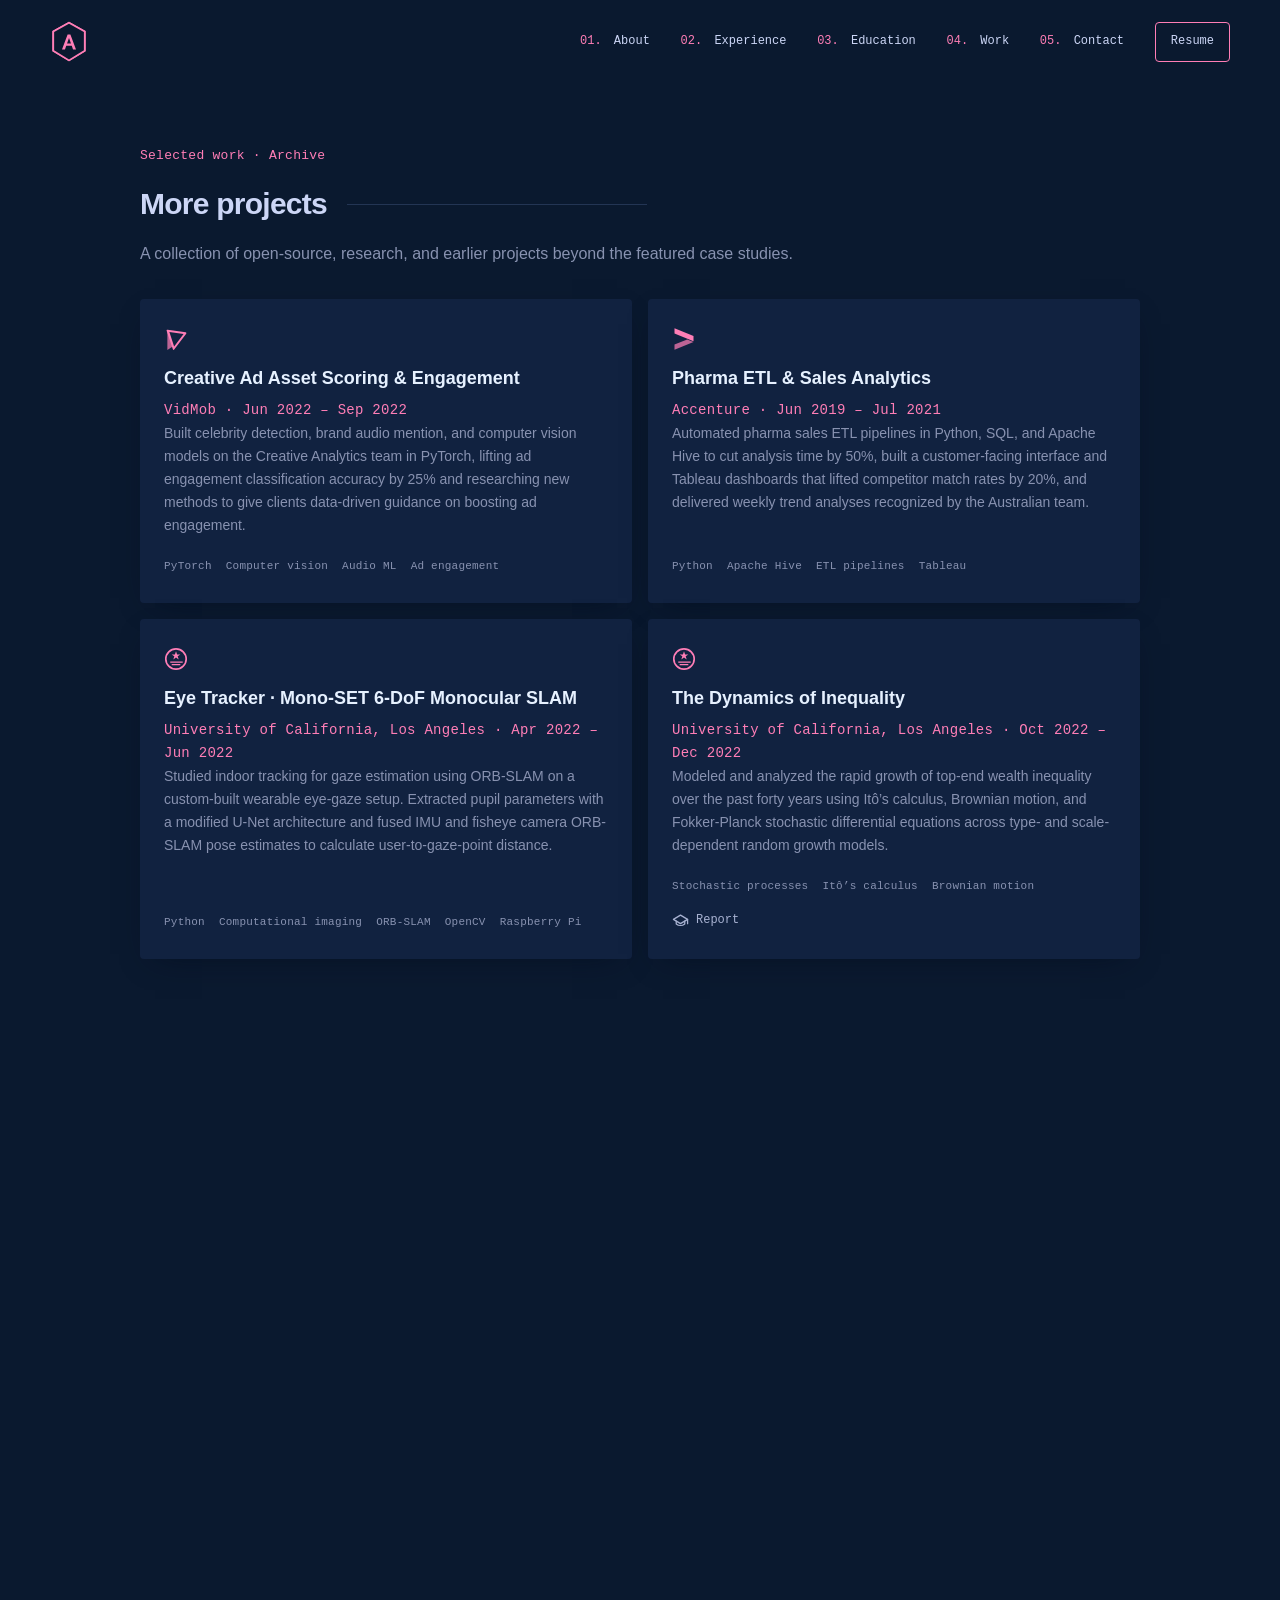
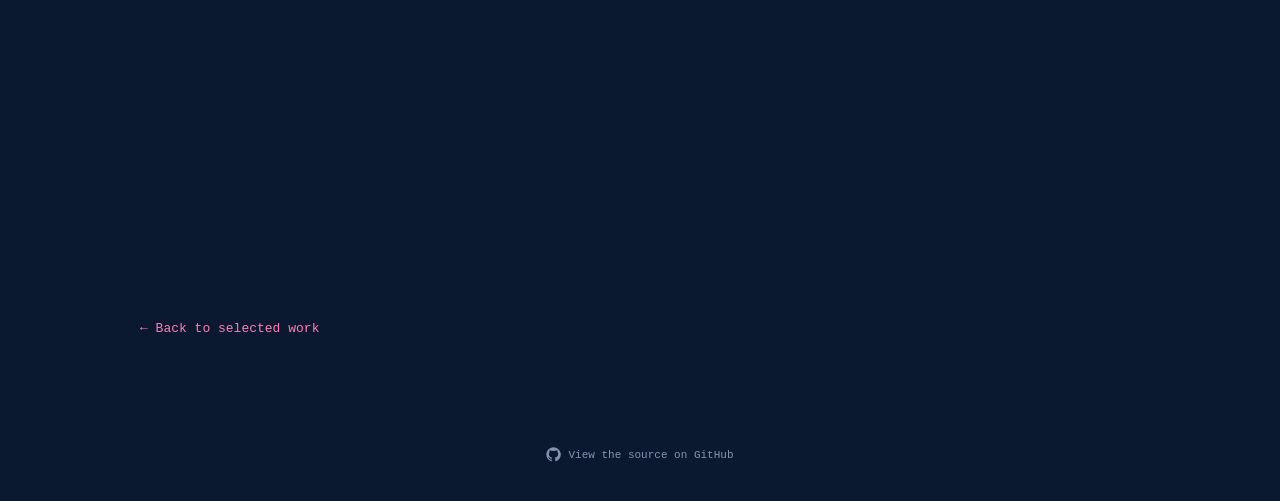
==== commit d8cf4031: "Keep only graphical logos in project card toplines and add Deep Learning for EEG Data Classification" ====
--- a/archive.html
+++ b/archive.html
@@ -55,7 +55,6 @@
             <span class="project-icon" aria-hidden="true">
               <svg viewBox="0 0 100 100"><path fill="currentColor" opacity="0.72" d="M14 14L38 80L14 96V14Z"></path><path fill="currentColor" fill-rule="evenodd" d="M14 11c-2.2 0-3.8 2.1-3.1 4.2l26 78c.8 2.5 4.1 2.9 5.6.8l50-66c1.6-2.1.4-5.2-2.2-5.7l-75-11.2c-.4-.1-.9-.1-1.3-.1zm8.4 9.5 59.2 8.9-39.4 52-19.8-60.9z"></path></svg>
             </span>
-            <span class="number">VIDMOB</span>
           </div>
           <h2>Creative Ad Asset Scoring &amp; Engagement</h2>
           <p class="role-date">VidMob · Jun 2022 – Sep 2022</p>
@@ -68,7 +67,6 @@
             <span class="project-icon" aria-hidden="true">
               <svg viewBox="0 0 24 24"><path fill="currentColor" d="M2.5 1.2L21.5 9v5.2L2.5 6.4V1.2z"></path><path fill="currentColor" opacity="0.72" d="M2.5 17.6l12.7-5.2 6.3 2.6-19 7.8v-5.2z"></path></svg>
             </span>
-            <span class="number">ACCENTURE</span>
           </div>
           <h2>Pharma ETL &amp; Sales Analytics</h2>
           <p class="role-date">Accenture · Jun 2019 – Jul 2021</p>
@@ -79,28 +77,8 @@
         <article class="project-card">
           <div class="project-topline">
             <span class="project-icon" aria-hidden="true">
-              <svg class="college-logo" viewBox="0 0 120 44"><rect x="2" y="2" width="116" height="40" rx="6" fill="none" stroke="currentColor" stroke-width="4"></rect><text x="60" y="30" text-anchor="middle" fill="currentColor" font-family="Georgia, 'Times New Roman', serif" font-style="italic" font-weight="700" font-size="27" letter-spacing="1">UCLA</text></svg>
+              <svg viewBox="0 0 100 100"><path fill="currentColor" fill-rule="evenodd" d="M50 4a46 46 0 1 0 0 92 46 46 0 1 0 0-92zm0 7a39 39 0 1 1 0 78 39 39 0 1 1 0-78z"></path><path fill="currentColor" d="M50 18 54.5 31 68 31 57 39 61.2 52 50 44 38.8 52 43 39 32 31 45.5 31 50 18zm-24 42h52v6H26v-6zm6 11h36v5H32v-5z"></path></svg>
             </span>
-            <span class="number">UCLA · DEEP LEARNING</span>
-          </div>
-          <h2>Deep Learning for EEG Data Classification</h2>
-          <p class="role-date">University of California, Los Angeles · Jan 2023 – Mar 2023</p>
-          <p>Explored deep learning architectures, including CNNs, LSTMs, GRUs, RNNs, VAEs, Transformers, and attention mechanisms, for multi-class classification of EEG motor imagery signals, achieving <strong>75% accuracy on the entire dataset</strong> across single-subject and full-dataset evaluations.</p>
-          <div class="tag-list"><span class="tag">Deep learning</span><span class="tag">EEG</span><span class="tag">CNN</span><span class="tag">Transformers</span><span class="tag">TensorFlow</span></div>
-          <div class="project-links">
-            <a class="project-link" href="assets/resume/ECE247_project_report.pdf" target="_blank" rel="noopener noreferrer" aria-label="Read the EEG Classification paper">
-              <svg class="stroke-icon" viewBox="0 0 24 24" aria-hidden="true"><path d="m2 9 10-6 10 6-10 6L2 9Z"></path><path d="M6 11.4v4.1c3.4 2.8 8.6 2.8 12 0v-4.1M22 9v6"></path></svg>
-              <span>Report</span>
-            </a>
-          </div>
-        </article>
-
-        <article class="project-card">
-          <div class="project-topline">
-            <span class="project-icon" aria-hidden="true">
-              <svg class="college-logo" viewBox="0 0 120 44"><rect x="2" y="2" width="116" height="40" rx="6" fill="none" stroke="currentColor" stroke-width="4"></rect><text x="60" y="30" text-anchor="middle" fill="currentColor" font-family="Georgia, 'Times New Roman', serif" font-style="italic" font-weight="700" font-size="27" letter-spacing="1">UCLA</text></svg>
-            </span>
-            <span class="number">UCLA · COMPUTER VISION</span>
           </div>
           <h2>Eye Tracker · Mono-SET 6-DoF Monocular SLAM</h2>
           <p class="role-date">University of California, Los Angeles · Apr 2022 – Jun 2022</p>
@@ -111,9 +89,8 @@
         <article class="project-card">
           <div class="project-topline">
             <span class="project-icon" aria-hidden="true">
-              <svg class="college-logo" viewBox="0 0 120 44"><rect x="2" y="2" width="116" height="40" rx="6" fill="none" stroke="currentColor" stroke-width="4"></rect><text x="60" y="30" text-anchor="middle" fill="currentColor" font-family="Georgia, 'Times New Roman', serif" font-style="italic" font-weight="700" font-size="27" letter-spacing="1">UCLA</text></svg>
+              <svg viewBox="0 0 100 100"><path fill="currentColor" fill-rule="evenodd" d="M50 4a46 46 0 1 0 0 92 46 46 0 1 0 0-92zm0 7a39 39 0 1 1 0 78 39 39 0 1 1 0-78z"></path><path fill="currentColor" d="M50 18 54.5 31 68 31 57 39 61.2 52 50 44 38.8 52 43 39 32 31 45.5 31 50 18zm-24 42h52v6H26v-6zm6 11h36v5H32v-5z"></path></svg>
             </span>
-            <span class="number">UCLA · STOCHASTIC PROCESSES</span>
           </div>
           <h2>The Dynamics of Inequality</h2>
           <p class="role-date">University of California, Los Angeles · Oct 2022 – Dec 2022</p>
@@ -132,7 +109,6 @@
             <span class="project-icon" aria-hidden="true">
               <svg viewBox="0 0 24 24"><path fill="currentColor" d="M12 1C12 7.075 16.925 12 23 12C16.925 12 12 16.925 12 23C12 16.925 7.075 12 1 12C7.075 12 12 7.075 12 1Z"></path></svg>
             </span>
-            <span class="number">COMPUTER VISION</span>
           </div>
           <h2>Detecting Pulse from Head Movement</h2>
           <p class="role-date">May 2020</p>
@@ -145,7 +121,6 @@
             <span class="project-icon" aria-hidden="true">
               <svg viewBox="0 0 100 100"><rect x="10" y="10" width="80" height="80" rx="14" fill="none" stroke="currentColor" stroke-width="7"></rect><path fill="currentColor" d="M28 28h44v11H56v33H44V39H28V28z"></path></svg>
             </span>
-            <span class="number">TESSOLVE EMBEDDED SYSTEMS</span>
           </div>
           <h2>Google Home Replica</h2>
           <p class="role-date">Tessolve Embedded Systems Internship · Jun 2018 – Jul 2018</p>
@@ -156,9 +131,8 @@
         <article class="project-card">
           <div class="project-topline">
             <span class="project-icon" aria-hidden="true">
-              <svg class="college-logo" viewBox="0 0 108 44"><rect x="2" y="2" width="104" height="40" rx="6" fill="none" stroke="currentColor" stroke-width="4"></rect><text x="54" y="30" text-anchor="middle" fill="currentColor" font-family="'Inter', 'Helvetica Neue', Arial, sans-serif" font-weight="800" font-size="26" letter-spacing="2">PES</text></svg>
+              <svg viewBox="0 0 100 100"><path fill="currentColor" fill-rule="evenodd" d="M16 10h68v42c0 24-16 38-34 44C32 90 16 76 16 52V10zm8 8v34c0 19 12.5 31 26 36 13.5-5 26-17 26-36V18H24z"></path><path fill="currentColor" d="M34 30h32v6H34v-6zm0 14h32v6H34v-6zm10 14h12v14H44V58z"></path></svg>
             </span>
-            <span class="number">PES UNIVERSITY · MACHINE LEARNING</span>
           </div>
           <h2>Machine Learning Final Project · Caltech-256</h2>
           <p class="role-date">PES University · Apr 2018</p>
@@ -169,9 +143,8 @@
         <article class="project-card">
           <div class="project-topline">
             <span class="project-icon" aria-hidden="true">
-              <svg class="college-logo" viewBox="0 0 108 44"><rect x="2" y="2" width="104" height="40" rx="6" fill="none" stroke="currentColor" stroke-width="4"></rect><text x="54" y="30" text-anchor="middle" fill="currentColor" font-family="'Inter', 'Helvetica Neue', Arial, sans-serif" font-weight="800" font-size="26" letter-spacing="2">PES</text></svg>
+              <svg viewBox="0 0 100 100"><path fill="currentColor" fill-rule="evenodd" d="M16 10h68v42c0 24-16 38-34 44C32 90 16 76 16 52V10zm8 8v34c0 19 12.5 31 26 36 13.5-5 26-17 26-36V18H24z"></path><path fill="currentColor" d="M34 30h32v6H34v-6zm0 14h32v6H34v-6zm10 14h12v14H44V58z"></path></svg>
             </span>
-            <span class="number">PES UNIVERSITY · SPACE RESEARCH</span>
           </div>
           <h2>Space Research Group (CORI) · Space Junk Mitigation</h2>
           <p class="role-date">PES University · Jan 2017</p>
@@ -182,9 +155,8 @@
         <article class="project-card">
           <div class="project-topline">
             <span class="project-icon" aria-hidden="true">
-              <svg class="college-logo" viewBox="0 0 108 44"><rect x="2" y="2" width="104" height="40" rx="6" fill="none" stroke="currentColor" stroke-width="4"></rect><text x="54" y="30" text-anchor="middle" fill="currentColor" font-family="'Inter', 'Helvetica Neue', Arial, sans-serif" font-weight="800" font-size="26" letter-spacing="2">PES</text></svg>
+              <svg viewBox="0 0 100 100"><path fill="currentColor" fill-rule="evenodd" d="M16 10h68v42c0 24-16 38-34 44C32 90 16 76 16 52V10zm8 8v34c0 19 12.5 31 26 36 13.5-5 26-17 26-36V18H24z"></path><path fill="currentColor" d="M34 30h32v6H34v-6zm0 14h32v6H34v-6zm10 14h12v14H44V58z"></path></svg>
             </span>
-            <span class="number">PES UNIVERSITY · ROBOTICS</span>
           </div>
           <h2>Mini Robotic Arm with Arduino</h2>
           <p class="role-date">PES University · Apr 2016</p>
--- a/css/portfolio.css
+++ b/css/portfolio.css
@@ -973,7 +973,7 @@
 
 .project-grid {
   display: grid;
-  grid-template-columns: repeat(3, minmax(0, 1fr));
+  grid-template-columns: repeat(2, minmax(0, 1fr));
   gap: 15px;
 }
 
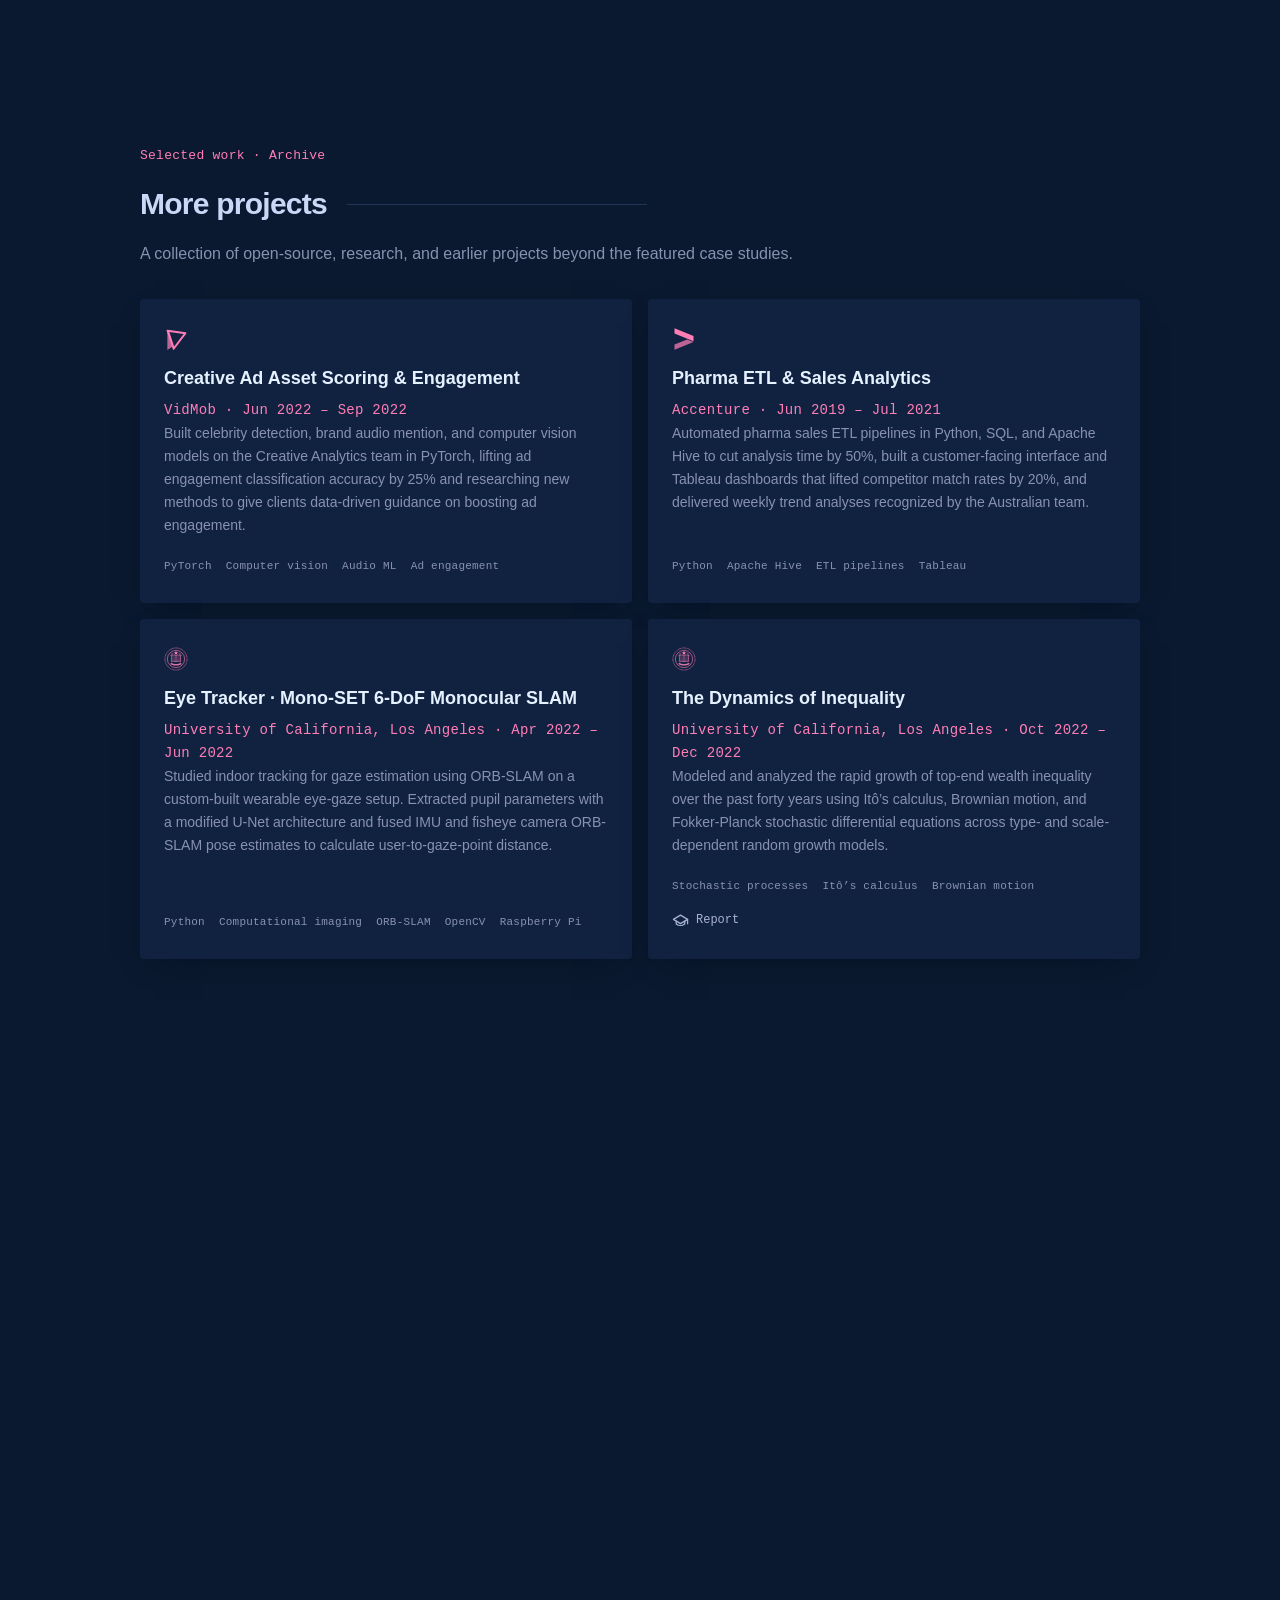
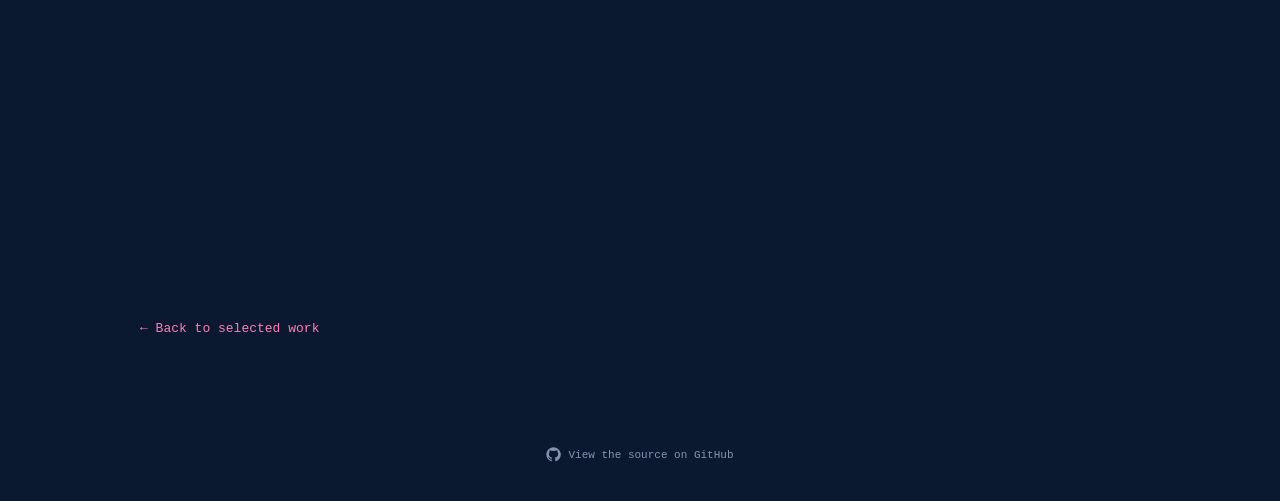
==== commit 716cad40: "Add custom UCLA seal badge and PES University compass rose emblem to all UCLA and PES project cards" ====
--- a/archive.html
+++ b/archive.html
@@ -77,7 +77,7 @@
         <article class="project-card">
           <div class="project-topline">
             <span class="project-icon" aria-hidden="true">
-              <svg viewBox="0 0 100 100"><path fill="currentColor" fill-rule="evenodd" d="M50 4a46 46 0 1 0 0 92 46 46 0 1 0 0-92zm0 7a39 39 0 1 1 0 78 39 39 0 1 1 0-78z"></path><path fill="currentColor" d="M50 18 54.5 31 68 31 57 39 61.2 52 50 44 38.8 52 43 39 32 31 45.5 31 50 18zm-24 42h52v6H26v-6zm6 11h36v5H32v-5z"></path></svg>
+              <svg viewBox="0 0 100 100"><circle cx="50" cy="50" r="46" fill="none" stroke="currentColor" stroke-width="3" stroke-dasharray="3.2 2.2"></circle><circle cx="50" cy="50" r="36" fill="none" stroke="currentColor" stroke-width="2.5"></circle><path fill="currentColor" d="M50 16l2.6 5.6 6.1.7-4.5 4.1 1.2 6-5.4-3-5.4 3 1.2-6-4.5-4.1 6.1-.7L50 16z"></path><path stroke="currentColor" stroke-width="1.8" stroke-linecap="round" d="M38 25l-7 3M62 25l7 3M35 31l-8 4M65 31l8 4"></path><path fill="none" stroke="currentColor" stroke-width="2.5" stroke-linejoin="round" d="M31 35c6-1.8 13-1.8 19 0 6-1.8 13-1.8 19 0v26c-6-1.8-13-1.8-19 0-6-1.8-13-1.8-19 0V35zm19 0v26"></path><path stroke="currentColor" stroke-width="1.6" stroke-linecap="round" opacity="0.78" d="M35 41h11M35 46h11M35 51h11M35 56h11M54 41h11M54 46h11M54 51h11M54 56h11"></path><path fill="currentColor" opacity="0.85" d="M29 66c6 3.5 14 5 21 5s15-1.5 21-5l2.5 5.5c-7 4-15.5 5.8-23.5 5.8s-16.5-1.8-23.5-5.8L29 66z"></path></svg>
             </span>
           </div>
           <h2>Eye Tracker · Mono-SET 6-DoF Monocular SLAM</h2>
@@ -89,7 +89,7 @@
         <article class="project-card">
           <div class="project-topline">
             <span class="project-icon" aria-hidden="true">
-              <svg viewBox="0 0 100 100"><path fill="currentColor" fill-rule="evenodd" d="M50 4a46 46 0 1 0 0 92 46 46 0 1 0 0-92zm0 7a39 39 0 1 1 0 78 39 39 0 1 1 0-78z"></path><path fill="currentColor" d="M50 18 54.5 31 68 31 57 39 61.2 52 50 44 38.8 52 43 39 32 31 45.5 31 50 18zm-24 42h52v6H26v-6zm6 11h36v5H32v-5z"></path></svg>
+              <svg viewBox="0 0 100 100"><circle cx="50" cy="50" r="46" fill="none" stroke="currentColor" stroke-width="3" stroke-dasharray="3.2 2.2"></circle><circle cx="50" cy="50" r="36" fill="none" stroke="currentColor" stroke-width="2.5"></circle><path fill="currentColor" d="M50 16l2.6 5.6 6.1.7-4.5 4.1 1.2 6-5.4-3-5.4 3 1.2-6-4.5-4.1 6.1-.7L50 16z"></path><path stroke="currentColor" stroke-width="1.8" stroke-linecap="round" d="M38 25l-7 3M62 25l7 3M35 31l-8 4M65 31l8 4"></path><path fill="none" stroke="currentColor" stroke-width="2.5" stroke-linejoin="round" d="M31 35c6-1.8 13-1.8 19 0 6-1.8 13-1.8 19 0v26c-6-1.8-13-1.8-19 0-6-1.8-13-1.8-19 0V35zm19 0v26"></path><path stroke="currentColor" stroke-width="1.6" stroke-linecap="round" opacity="0.78" d="M35 41h11M35 46h11M35 51h11M35 56h11M54 41h11M54 46h11M54 51h11M54 56h11"></path><path fill="currentColor" opacity="0.85" d="M29 66c6 3.5 14 5 21 5s15-1.5 21-5l2.5 5.5c-7 4-15.5 5.8-23.5 5.8s-16.5-1.8-23.5-5.8L29 66z"></path></svg>
             </span>
           </div>
           <h2>The Dynamics of Inequality</h2>
@@ -131,7 +131,7 @@
         <article class="project-card">
           <div class="project-topline">
             <span class="project-icon" aria-hidden="true">
-              <svg viewBox="0 0 100 100"><path fill="currentColor" fill-rule="evenodd" d="M16 10h68v42c0 24-16 38-34 44C32 90 16 76 16 52V10zm8 8v34c0 19 12.5 31 26 36 13.5-5 26-17 26-36V18H24z"></path><path fill="currentColor" d="M34 30h32v6H34v-6zm0 14h32v6H34v-6zm10 14h12v14H44V58z"></path></svg>
+              <svg viewBox="0 0 100 100"><path fill="currentColor" fill-rule="evenodd" d="M50 4a46 46 0 1 0 0 92 46 46 0 1 0 0-92zm-4.5 9.3L50 3.5l4.5 9.8a37 37 0 1 1-9 0z"></path><circle cx="50" cy="50" r="25" fill="currentColor" opacity="0.32"></circle><path fill="currentColor" d="M50 6l5.5 36L72 28 58 44.5 94 50l-36 5.5L72 72 55.5 58 50 94l-5.5-36L28 72l14-16.5L6 50l36-5.5L28 28l16.5 14L50 6z"></path><path fill="var(--light-navy)" d="M50 6v44l-5.5-8L50 6zm44 44H50l8-5.5L94 50zm-44 44V50l5.5 8L50 94zM6 50h44l-8 5.5L6 50z"></path></svg>
             </span>
           </div>
           <h2>Machine Learning Final Project · Caltech-256</h2>
@@ -143,7 +143,7 @@
         <article class="project-card">
           <div class="project-topline">
             <span class="project-icon" aria-hidden="true">
-              <svg viewBox="0 0 100 100"><path fill="currentColor" fill-rule="evenodd" d="M16 10h68v42c0 24-16 38-34 44C32 90 16 76 16 52V10zm8 8v34c0 19 12.5 31 26 36 13.5-5 26-17 26-36V18H24z"></path><path fill="currentColor" d="M34 30h32v6H34v-6zm0 14h32v6H34v-6zm10 14h12v14H44V58z"></path></svg>
+              <svg viewBox="0 0 100 100"><path fill="currentColor" fill-rule="evenodd" d="M50 4a46 46 0 1 0 0 92 46 46 0 1 0 0-92zm-4.5 9.3L50 3.5l4.5 9.8a37 37 0 1 1-9 0z"></path><circle cx="50" cy="50" r="25" fill="currentColor" opacity="0.32"></circle><path fill="currentColor" d="M50 6l5.5 36L72 28 58 44.5 94 50l-36 5.5L72 72 55.5 58 50 94l-5.5-36L28 72l14-16.5L6 50l36-5.5L28 28l16.5 14L50 6z"></path><path fill="var(--light-navy)" d="M50 6v44l-5.5-8L50 6zm44 44H50l8-5.5L94 50zm-44 44V50l5.5 8L50 94zM6 50h44l-8 5.5L6 50z"></path></svg>
             </span>
           </div>
           <h2>Space Research Group (CORI) · Space Junk Mitigation</h2>
@@ -155,7 +155,7 @@
         <article class="project-card">
           <div class="project-topline">
             <span class="project-icon" aria-hidden="true">
-              <svg viewBox="0 0 100 100"><path fill="currentColor" fill-rule="evenodd" d="M16 10h68v42c0 24-16 38-34 44C32 90 16 76 16 52V10zm8 8v34c0 19 12.5 31 26 36 13.5-5 26-17 26-36V18H24z"></path><path fill="currentColor" d="M34 30h32v6H34v-6zm0 14h32v6H34v-6zm10 14h12v14H44V58z"></path></svg>
+              <svg viewBox="0 0 100 100"><path fill="currentColor" fill-rule="evenodd" d="M50 4a46 46 0 1 0 0 92 46 46 0 1 0 0-92zm-4.5 9.3L50 3.5l4.5 9.8a37 37 0 1 1-9 0z"></path><circle cx="50" cy="50" r="25" fill="currentColor" opacity="0.32"></circle><path fill="currentColor" d="M50 6l5.5 36L72 28 58 44.5 94 50l-36 5.5L72 72 55.5 58 50 94l-5.5-36L28 72l14-16.5L6 50l36-5.5L28 28l16.5 14L50 6z"></path><path fill="var(--light-navy)" d="M50 6v44l-5.5-8L50 6zm44 44H50l8-5.5L94 50zm-44 44V50l5.5 8L50 94zM6 50h44l-8 5.5L6 50z"></path></svg>
             </span>
           </div>
           <h2>Mini Robotic Arm with Arduino</h2>
